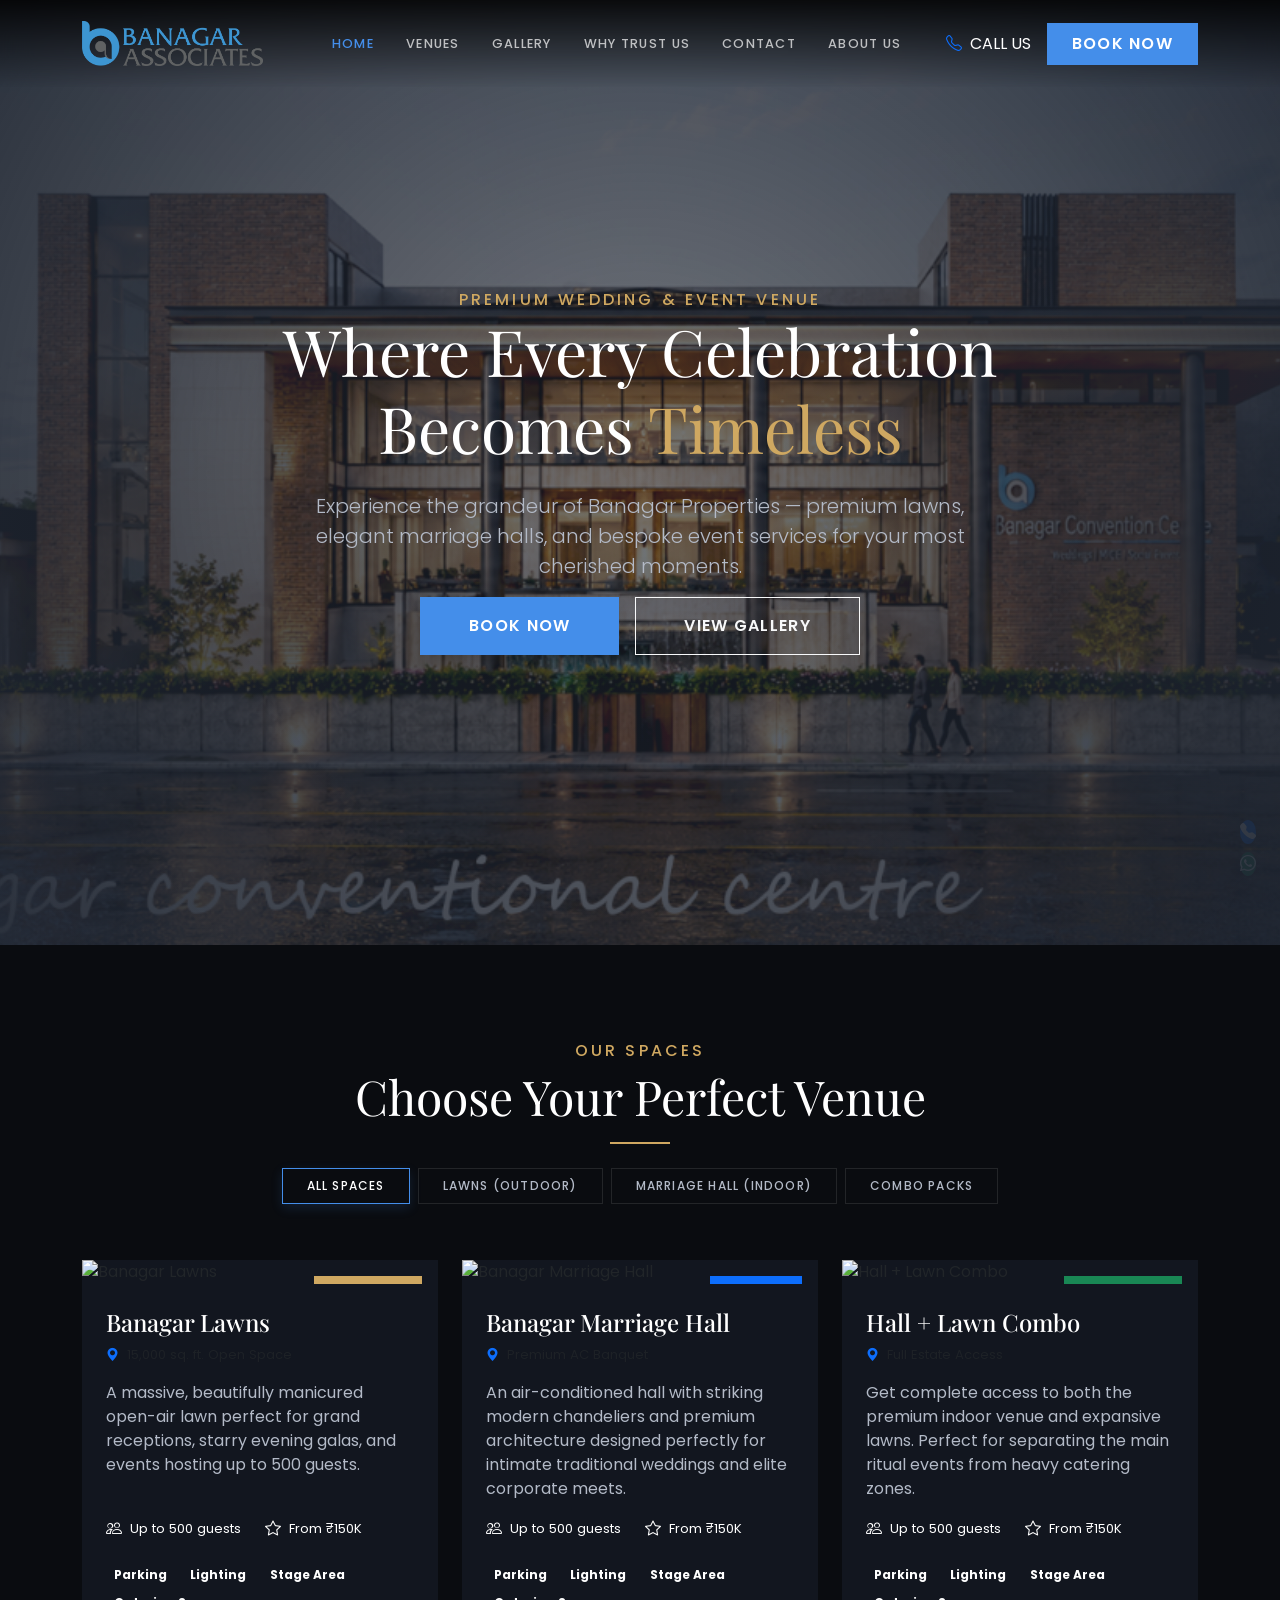
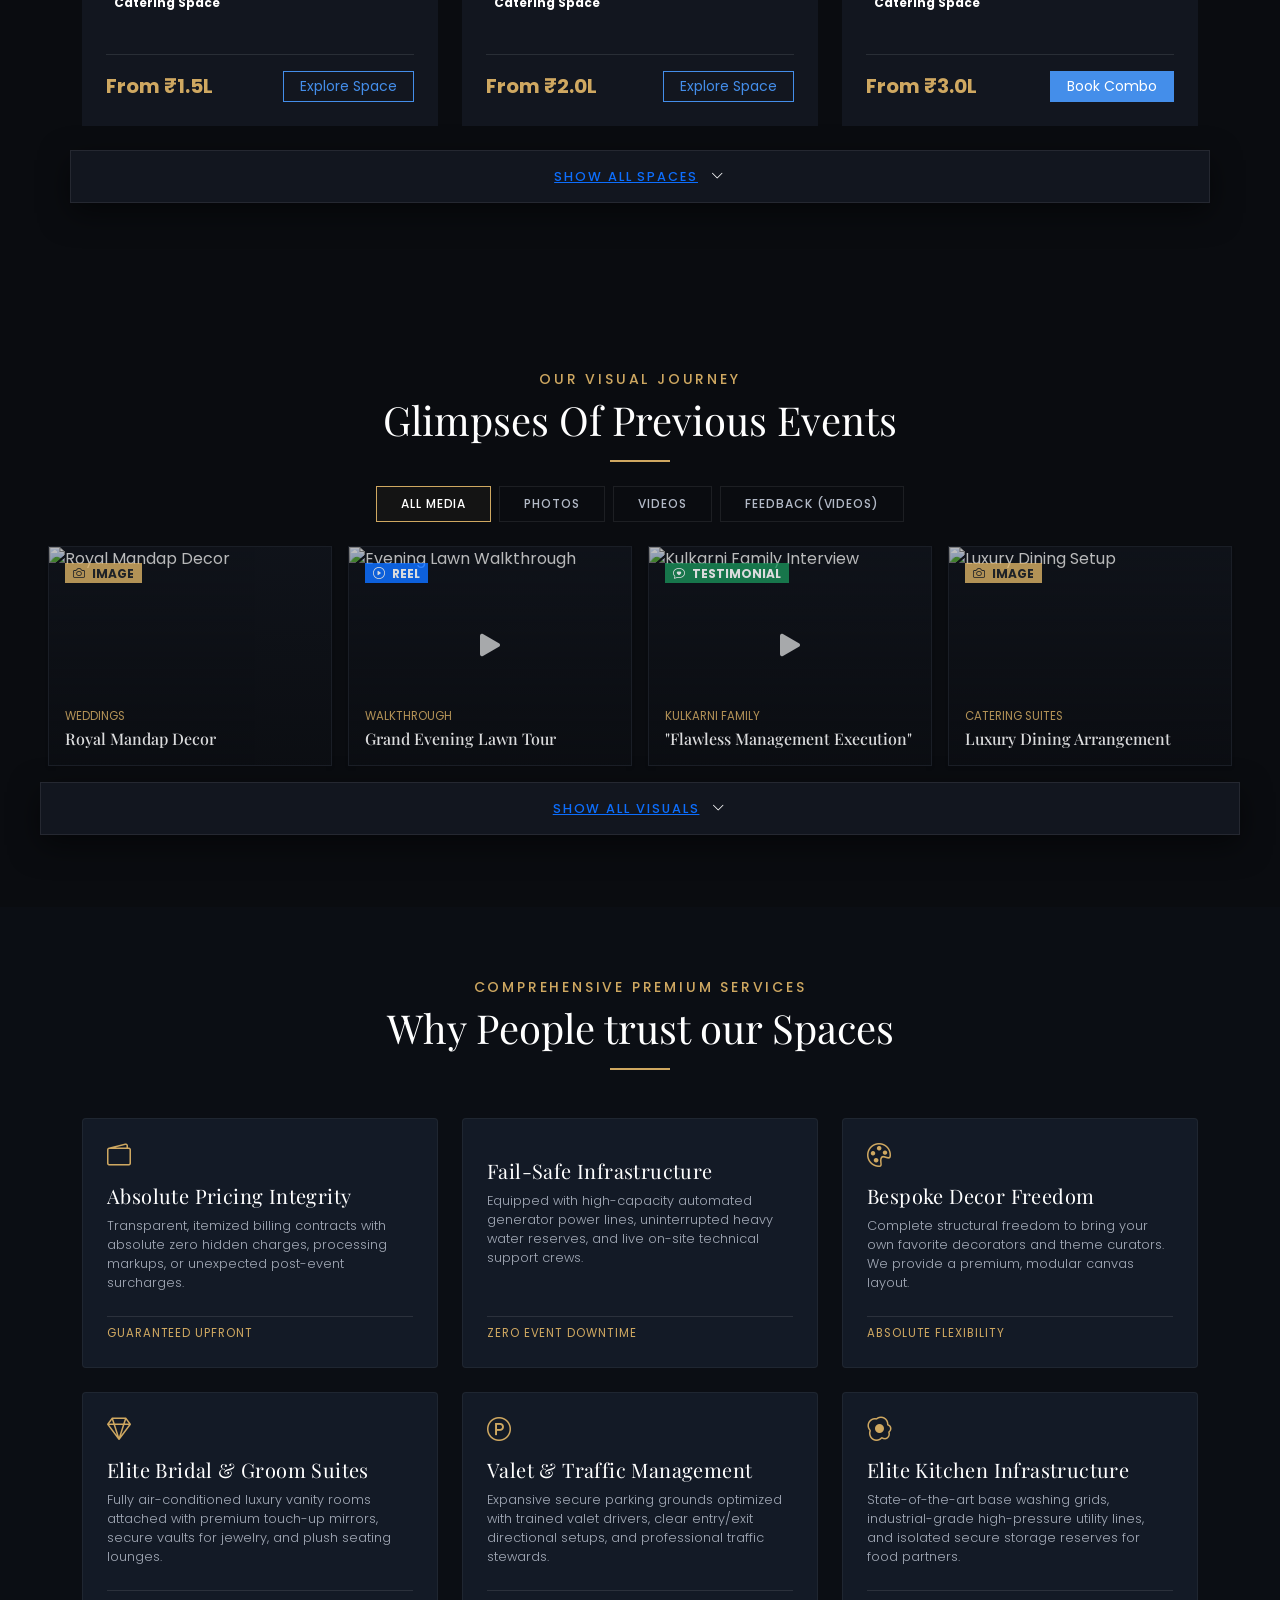
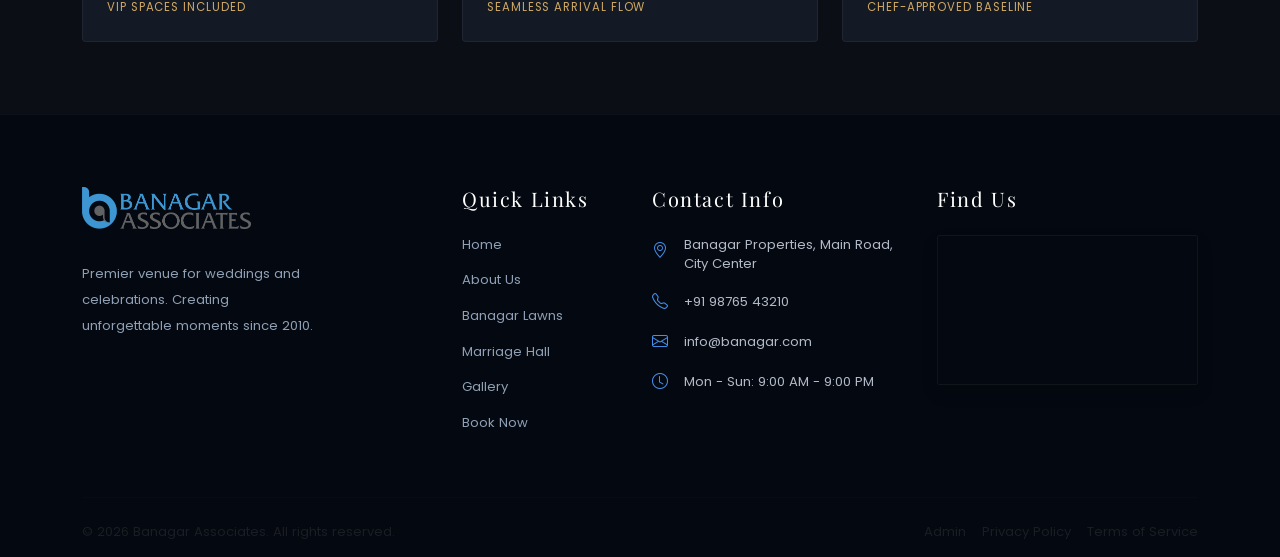
==== index.html @ a8dbb020 "first push to check preview" ====
<!DOCTYPE html>
<html lang="en">
<head>
    <meta charset="UTF-8">
    <meta name="viewport" content="width=device-width, initial-scale=1.0">
    <title>Banagar Associates | Premium Wedding & Event Venue</title>
    <link href="https://cdn.jsdelivr.net/npm/bootstrap@5.3.2/dist/css/bootstrap.min.css" rel="stylesheet">
    <link rel="stylesheet" href="https://cdn.jsdelivr.net/npm/bootstrap-icons@1.11.3/font/bootstrap-icons.min.css">
    <link rel="stylesheet" href="https://cdnjs.cloudflare.com/ajax/libs/animate.css/4.1.1/animate.min.css"/>
    <link href="https://fonts.googleapis.com/css2?family=Playfair+Display:ital,wght@0,300;0,400;1,300&family=Poppins:wght@200;300;400;500&display=swap" rel="stylesheet">
    <link rel="stylesheet" href="index.css">
</head>
<body>

    <nav class="navbar navbar-expand-lg navbar-dark fixed-top py-3">
        <div class="container">
            <a class="navbar-brand d-flex align-items-center" href="#home">
                <div class="brand-logo me-2"><img src="./assets/images/logo-01.png" alt="Banagar Associates Logo"></div>
                <div class="brand-text">   
                </div>
            </a>
            <button class="navbar-toggler border-0" type="button" data-bs-toggle="collapse" data-bs-target="#navbarNav">
                <span class="navbar-toggler-icon"></span>
            </button>
            <div class="collapse navbar-collapse" id="navbarNav">
                <ul class="navbar-nav mx-auto mb-2 mb-lg-0 gap-3">
                    <li class="nav-item"><a class="nav-link active" href="#home">HOME</a></li>
                    <li class="nav-item"><a class="nav-link" href="#venues">VENUES</a></li>
                    <li class="nav-item"><a class="nav-link" href="#gallery">GALLERY</a></li>
                    <li class="nav-item"><a class="nav-link" href="#trust">WHY TRUST US</a></li>
                    <li class="nav-item"><a class="nav-link" href="./frontend/contact.html">CONTACT</a></li>
                    <li class="nav-item"><a class="nav-link" href="./frontend/about.html">ABOUT US</a></li>
                </ul>
                <div class="d-flex align-items-center gap-3">
                    <a href="tel:+911234567890" class="text-white text-decoration-none fs-6 d-none d-xl-inline"><i class="bi bi-telephone text-primary me-2"></i>CALL US</a>
                    <a href="./frontend/booking.html" class="btn btn-primary px-4 py-2 fw-semibold tracking-wide rounded-0">BOOK NOW</a>
                </div>
            </div>
        </div>
    </nav>

    <section id="home" class="hero-section d-flex align-items-center justify-content-center position-relative text-center">
        <div class="hero-overlay-center"></div>
        
        <div class="container position-relative z-2">
            <div class="row justify-content-center">
                <div class="col-md-10 col-lg-8 mx-auto">
                    
                    <h6 class="text-gold tracking-widest text-uppercase mb-1 animate__animated animate__fadeInDown">
                        Premium Wedding & Event Venue
                    </h6>
                    
                    <h1 class="display-3 text-white main-heading mb-4 fw-light animate__animated animate__fadeInUp">
                        Where Every Celebration Becomes  <span class="text-gold font-italic text-serif ">Timeless</span>
                    </h1>
                    
                    <p class="lead text-light-muted mb-3 max-w-md mx-auto animate__animated animate__fadeInUp animate__delay-1s">
                        Experience the grandeur of Banagar Properties — premium lawns, elegant marriage halls, and bespoke event services for your most cherished moments.
                    </p>
                    
                    <div class="d-flex flex-column flex-sm-row gap-3 justify-content-center align-items-center animate__animated animate__fadeInUp animate__delay-1s">
                        <a href="#venues" class="btn btn-primary px-5 py-3 fw-semibold rounded-0 tracking-wide shadow">BOOK NOW</a>
                        <a href="#gallery" class="btn btn-outline-light px-5 py-3 fw-semibold rounded-0 tracking-wide">VIEW GALLERY</a>
                    </div>
                    
                </div>
            </div>
        </div>

        <div class="floating-actions position-fixed bottom-0 end-0 m-4 z-5 d-flex flex-column gap-2">
            <a href="tel:+911234567890" class="btn-floating bg-primary text-white d-flex align-items-center justify-content-center rounded-circle shadow"><i class="bi bi-telephone-fill"></i></a>
            <a href="https://wa.me/911234567890" class="btn-floating bg-success text-white d-flex align-items-center justify-content-center rounded-circle shadow"><i class="bi bi-whatsapp"></i></a>
        </div>
    </section>
    
    <!-- venue section -->
 
    <section id="venues" class="py-5 bg-dark-deep">
    <div class="container py-5">
        
        <div class="text-center max-w-xl mx-auto mb-4" data-animate="fadeInDown">
            <h6 class="text-gold tracking-widest text-uppercase mb-2">Our Spaces</h6>
            <h2 class="display-5 text-white font-serif fw-light">Choose Your Perfect Venue</h2>
            <div class="accent-line mx-auto my-3"></div>
        </div>

        <div class="row justify-content-center mb-5" data-animate="fadeInUp">
            <div class="col-12 text-center">
                <div class="d-flex flex-wrap justify-content-center gap-2" id="venue-filter-controls">
                    <button class="btn btn-filter active-filter px-4 py-2" data-filter="all">ALL SPACES</button>
                    <button class="btn btn-filter px-4 py-2" data-filter="outdoor">LAWNS (OUTDOOR)</button>
                    <button class="btn btn-filter px-4 py-2" data-filter="indoor">MARRIAGE HALL (INDOOR)</button>
                    <button class="btn btn-filter px-4 py-2" data-filter="combo">COMBO PACKS</button>
                </div>
            </div>
        </div>
        
        <div class="row g-4 pt-2" id="filterable-venue-grid">
            
            <div class="col-md-6 col-lg-4 venue-portfolio-item" data-category="outdoor">
                <div class="card venue-card h-100 bg-dark-card border-0 rounded-0 overflow-hidden">
                    <div class="position-relative overflow-hidden group">
                        <img src="https://images.unsplash.com/photo-1545128485-c400e7702796?auto=format&fit=crop&w=600&q=80" class="card-img-top rounded-0 venue-img" alt="Banagar Lawns">
                        <span class="badge bg-gold position-absolute top-0 end-0 m-3 rounded-0 tracking-wide px-3 py-2">OUTDOOR</span>
                    </div>
                    <div class="card-body p-4 d-flex flex-column">
                        <h3 class="h4 text-white font-serif mb-2">Banagar Lawns</h3>
                        <p class="text-muted fs-7 mb-3"><i class="bi bi-geo-alt-fill text-primary me-1"></i> 15,000 sq. ft. Open Space</p>
                        <p class="text-light-muted flex-grow-1">A massive, beautifully manicured open-air lawn perfect for grand receptions, starry evening galas, and events hosting up to 500 guests.</p>
                        <div class="d-flex flex-wrap align-items-center gap-4 mb-4 meta-metrics-row fs-7">
                    <div class="d-flex align-items-center text-white gap-2">
                        <i class="bi bi-people text-primary-blue fs-6"></i>
                        <span>Up to 500 guests</span>
                    </div>
                    <div class="d-flex align-items-center text-white gap-2">
                        <i class="bi bi-star text-gold-accent fs-6"></i>
                        <span>From ₹150K</span>
                    </div>
                </div>
                <div class="d-flex flex-wrap gap-2 mb-4 facility-tag-tray">
                    <span class="badge badge-capsule">Parking</span>
                    <span class="badge badge-capsule">Lighting</span>
                    <span class="badge badge-capsule">Stage Area</span>
                    <span class="badge badge-capsule">Catering Space</span>
                </div>
                        <hr class="border-secondary my-3">
                        <div class="d-flex justify-content-between align-items-center mt-auto">
                            <span class="text-gold fw-bold fs-5">From ₹1.5L</span>
                            <a href="#" class="btn btn-sm btn-outline-primary rounded-0 px-3">Explore Space</a>
                        </div>
                    </div>
                </div>
            </div>
            
            <div class="col-md-6 col-lg-4 venue-portfolio-item" data-category="indoor">
                <div class="card venue-card h-100 bg-dark-card border-0 rounded-0 overflow-hidden">
                    <div class="position-relative overflow-hidden group">
                        <img src="https://images.unsplash.com/photo-1519167758481-83f550bb49b3?auto=format&fit=crop&w=600&q=80" class="card-img-top rounded-0 venue-img" alt="Banagar Marriage Hall">
                        <span class="badge bg-primary position-absolute top-0 end-0 m-3 rounded-0 tracking-wide px-3 py-2">INDOOR</span>
                    </div>
                    <div class="card-body p-4 d-flex flex-column">
                        <h3 class="h4 text-white font-serif mb-2">Banagar Marriage Hall</h3>
                        <p class="text-muted fs-7 mb-3"><i class="bi bi-geo-alt-fill text-primary me-1"></i> Premium AC Banquet</p>
                        <p class="text-light-muted flex-grow-1">An air-conditioned hall with striking modern chandeliers and premium architecture designed perfectly for intimate traditional weddings and elite corporate meets.</p>
                        <div class="d-flex flex-wrap align-items-center gap-4 mb-4 meta-metrics-row fs-7">
                    <div class="d-flex align-items-center text-white gap-2">
                        <i class="bi bi-people text-primary-blue fs-6"></i>
                        <span>Up to 500 guests</span>
                    </div>
                    <div class="d-flex align-items-center text-white gap-2">
                        <i class="bi bi-star text-gold-accent fs-6"></i>
                        <span>From ₹150K</span>
                    </div>
                </div>
                <div class="d-flex flex-wrap gap-2 mb-4 facility-tag-tray">
                    <span class="badge badge-capsule">Parking</span>
                    <span class="badge badge-capsule">Lighting</span>
                    <span class="badge badge-capsule">Stage Area</span>
                    <span class="badge badge-capsule">Catering Space</span>
                </div>
                        <hr class="border-secondary my-3">
                        <div class="d-flex justify-content-between align-items-center mt-auto">
                            <span class="text-gold fw-bold fs-5">From ₹2.0L</span>
                            <a href="#" class="btn btn-sm btn-outline-primary rounded-0 px-3">Explore Space</a>
                        </div>
                    </div>
                </div>
            </div>
            
            <div class="col-md-12 col-lg-4 venue-portfolio-item" data-category="combo">
                <div class="card venue-card h-100 bg-dark-card border-0 rounded-0 overflow-hidden">
                    <div class="position-relative overflow-hidden group">
                        <img src="https://images.unsplash.com/photo-1469371670807-013ccf25f16a?auto=format&fit=crop&w=600&q=80" class="card-img-top rounded-0 venue-img" alt="Hall + Lawn Combo">
                        <span class="badge bg-success position-absolute top-0 end-0 m-3 rounded-0 tracking-wide px-3 py-2">BEST VALUE</span>
                    </div>
                    <div class="card-body p-4 d-flex flex-column">
                        <h3 class="h4 text-white font-serif mb-2">Hall + Lawn Combo</h3>
                        <p class="text-muted fs-7 mb-3"><i class="bi bi-geo-alt-fill text-primary me-1"></i> Full Estate Access</p>
                        <p class="text-light-muted flex-grow-1">Get complete access to both the premium indoor venue and expansive lawns. Perfect for separating the main ritual events from heavy catering zones.</p>
                        <div class="d-flex flex-wrap align-items-center gap-4 mb-4 meta-metrics-row fs-7">
                    <div class="d-flex align-items-center text-white gap-2">
                        <i class="bi bi-people text-primary-blue fs-6"></i>
                        <span>Up to 500 guests</span>
                    </div>
                    <div class="d-flex align-items-center text-white gap-2">
                        <i class="bi bi-star text-gold-accent fs-6"></i>
                        <span>From ₹150K</span>
                    </div>
                </div>
                <div class="d-flex flex-wrap gap-2 mb-4 facility-tag-tray">
                    <span class="badge badge-capsule">Parking</span>
                    <span class="badge badge-capsule">Lighting</span>
                    <span class="badge badge-capsule">Stage Area</span>
                    <span class="badge badge-capsule">Catering Space</span>
                </div>
                        <hr class="border-secondary my-3">
                        <div class="d-flex justify-content-between align-items-center mt-auto">
                            <span class="text-gold fw-bold fs-5">From ₹3.0L</span>
                            <a href="#" class="btn btn-sm btn-primary rounded-0 px-3">Book Combo</a>
                        </div>
                    </div>
                </div>
            </div>
            <button class="btn btn-show-more px-5 py-3" id="btn-toggle-venues" type="button" data-bs-toggle="collapse" data-bs-target="#more-venues-collapse" aria-expanded="false">
                   <a href="./frontend/venues.html"><span class="btn-text">SHOW ALL SPACES</span></a> 
                    <i class="bi bi-chevron-down ms-2 arrow-toggle"></i>
                </button>
        </div>
    </div>
</section>

<!-- gallery section -->
 <section id="gallery" class="py-5 bg-dark-deep">
    <div class="container-fluid px-md-5 py-4"> <div class="text-center max-w-xl mx-auto mb-4" data-animate="fadeInDown">
            <h6 class="text-gold tracking-widest text-uppercase small mb-2">OUR VISUAL JOURNEY</h6>
            <h2 class="display-6 text-white font-serif fw-light">Glimpses Of Previous Events</h2>
            <div class="accent-line mx-auto my-3"></div>
        </div>

        <div class="row justify-content-center mb-4" data-animate="fadeInUp">
            <div class="col-12 text-center">
                <div class="d-flex flex-wrap justify-content-center gap-2" id="gallery-filter-controls">
                    <button class="btn btn-gallery-filter active-g-filter px-4 py-2" data-gfilter="all">ALL MEDIA</button>
                    <button class="btn btn-gallery-filter px-4 py-2" data-gfilter="images">PHOTOS</button>
                    <button class="btn btn-gallery-filter px-4 py-2" data-gfilter="videos">VIDEOS</button>
                    <button class="btn btn-gallery-filter px-4 py-2" data-gfilter="feedback">FEEDBACK (VIDEOS)</button>
                </div>
            </div>
        </div>

        <div class="row g-3" id="filterable-gallery-grid">
            
            <div class="col-sm-6 col-md-4 col-xl-3 gallery-matrix-item" data-gcat="images">
                <div class="gallery-mini-card position-relative overflow-hidden shadow-sm">
                    <img src="https://images.unsplash.com/photo-1532712938310-34cb3982ef74?auto=format&fit=crop&w=600&q=80" alt="Royal Mandap Decor" class="img-fluid gallery-asset">
                    <div class="gallery-asset-overlay p-3 d-flex flex-column justify-content-between">
                        <span class="badge bg-gold text-dark rounded-0 px-2 py-1 align-self-start"><i class="bi bi-camera me-1"></i> IMAGE</span>
                        <div>
                            <span class="fs-8 tracking-wider text-gold text-uppercase d-block mb-1">Weddings</span>
                            <h5 class="h6 text-white font-serif mb-0">Royal Mandap Decor</h5>
                        </div>
                    </div>
                </div>
            </div>

            <div class="col-sm-6 col-md-4 col-xl-3 gallery-matrix-item" data-gcat="videos">
                <div class="gallery-mini-card position-relative overflow-hidden shadow-sm">
                    <img src="https://images.unsplash.com/photo-1511285560929-80b456fea0bc?auto=format&fit=crop&w=600&q=80" alt="Evening Lawn Walkthrough" class="img-fluid gallery-asset">
                    <div class="gallery-asset-overlay p-3 d-flex flex-column justify-content-between">
                        <span class="badge bg-primary rounded-0 px-2 py-1 align-self-start"><i class="bi bi-play-circle me-1"></i> REEL</span>
                        <div class="text-center my-auto play-icon-center"><i class="bi bi-play-fill display-6 text-white opacity-75"></i></div>
                        <div>
                            <span class="fs-8 tracking-wider text-gold text-uppercase d-block mb-1">Walkthrough</span>
                            <h5 class="h6 text-white font-serif mb-0">Grand Evening Lawn Tour</h5>
                        </div>
                    </div>
                </div>
            </div>

            <div class="col-sm-6 col-md-4 col-xl-3 gallery-matrix-item" data-gcat="feedback">
                <div class="gallery-mini-card position-relative overflow-hidden shadow-sm">
                    <img src="https://images.unsplash.com/photo-1511795409834-ef04bbd61622?auto=format&fit=crop&w=600&q=80" alt="Kulkarni Family Interview" class="img-fluid gallery-asset">
                    <div class="gallery-asset-overlay p-3 d-flex flex-column justify-content-between">
                        <span class="badge bg-success rounded-0 px-2 py-1 align-self-start"><i class="bi bi-chat-heart me-1"></i> TESTIMONIAL</span>
                        <div class="text-center my-auto play-icon-center"><i class="bi bi-play-fill display-6 text-white opacity-75"></i></div>
                        <div>
                            <span class="fs-8 tracking-wider text-gold text-uppercase d-block mb-1">Kulkarni Family</span>
                            <h5 class="h6 text-white font-serif mb-0">"Flawless Management Execution"</h5>
                        </div>
                    </div>
                </div>
            </div>

            <div class="col-sm-6 col-md-4 col-xl-3 gallery-matrix-item" data-gcat="images">
                <div class="gallery-mini-card position-relative overflow-hidden shadow-sm">
                    <img src="https://images.unsplash.com/photo-1464366400600-7168b8af9bc3?auto=format&fit=crop&w=600&q=80" alt="Luxury Dining Setup" class="img-fluid gallery-asset">
                    <div class="gallery-asset-overlay p-3 d-flex flex-column justify-content-between">
                        <span class="badge bg-gold text-dark rounded-0 px-2 py-1 align-self-start"><i class="bi bi-camera me-1"></i> IMAGE</span>
                        <div>
                            <span class="fs-8 tracking-wider text-gold text-uppercase d-block mb-1">Catering Suites</span>
                            <h5 class="h6 text-white font-serif mb-0">Luxury Dining Arrangement</h5>
                        </div>
                    </div>
                </div>
            </div>
            <button class="btn btn-show-more px-5 py-3" id="btn-toggle-venues" type="button" data-bs-toggle="collapse" data-bs-target="#more-venues-collapse" aria-expanded="false">
                   <a href="./frontend/gallery.html"><span class="btn-text">SHOW ALL VISUALS</span></a> 
                    <i class="bi bi-chevron-down ms-2 arrow-toggle"></i>
                </button>

        </div>
    </div>
</section>

<!-- why people trust us section -->

<section id="trust" class="py-5 bg-midnight-premium">
    <div class="container py-4">
        
        <div class="text-center max-w-xl mx-auto mb-5" data-animate="fadeInDown">
            <h6 class="text-gold tracking-widest text-uppercase small mb-2">Comprehensive Premium Services</h6>
            <h2 class="display-6 text-white font-serif fw-light">Why People trust our Spaces</h2>
            <div class="accent-line mx-auto my-3"></div>
        </div>

        <div class="row g-4">
            <div class="col-md-6 col-lg-4">
                <div class="service-card p-4 h-100 d-flex flex-column justify-content-between">
                    <div>
                        <div class="service-icon-box text-gold mb-3"><i class="bi bi-wallet2"></i></div>
                        <h3 class="h5 text-white font-serif mb-2 fw-normal">Absolute Pricing Integrity</h3>
                        <p class="text-light-muted fs-7 fw-light lh-base mb-0">
                            Transparent, itemized billing contracts with absolute zero hidden charges, processing markups, or unexpected post-event surcharges.
                        </p>
                    </div>
                    <div class="service-card-footer mt-4 pt-2 border-top border-light border-opacity-10 text-gold fs-8 tracking-wide text-uppercase">
                        Guaranteed Upfront
                    </div>
                </div>
            </div>

            <div class="col-md-6 col-lg-4">
                <div class="service-card p-4 h-100 d-flex flex-column justify-content-between">
                    <div>
                        <div class="service-icon-box text-gold mb-3"><i class="bi bi-shield-lightning"></i></div>
                        <h3 class="h5 text-white font-serif mb-2 fw-normal">Fail-Safe Infrastructure</h3>
                        <p class="text-light-muted fs-7 fw-light lh-base mb-0">
                            Equipped with high-capacity automated generator power lines, uninterrupted heavy water reserves, and live on-site technical support crews.
                        </p>
                    </div>
                    <div class="service-card-footer mt-4 pt-2 border-top border-light border-opacity-10 text-gold fs-8 tracking-wide text-uppercase">
                        Zero Event Downtime
                    </div>
                </div>
            </div>

            <div class="col-md-6 col-lg-4">
                <div class="service-card p-4 h-100 d-flex flex-column justify-content-between">
                    <div>
                        <div class="service-icon-box text-gold mb-3"><i class="bi bi-palette"></i></div>
                        <h3 class="h5 text-white font-serif mb-2 fw-normal">Bespoke Decor Freedom</h3>
                        <p class="text-light-muted fs-7 fw-light lh-base mb-0">
                            Complete structural freedom to bring your own favorite decorators and theme curators. We provide a premium, modular canvas layout.
                        </p>
                    </div>
                    <div class="service-card-footer mt-4 pt-2 border-top border-light border-opacity-10 text-gold fs-8 tracking-wide text-uppercase">
                        Absolute Flexibility
                    </div>
                </div>
            </div>

            <div class="col-md-6 col-lg-4">
                <div class="service-card p-4 h-100 d-flex flex-column justify-content-between">
                    <div>
                        <div class="service-icon-box text-gold mb-3"><i class="bi bi-gem"></i></div>
                        <h3 class="h5 text-white font-serif mb-2 fw-normal">Elite Bridal & Groom Suites</h3>
                        <p class="text-light-muted fs-7 fw-light lh-base mb-0">
                            Fully air-conditioned luxury vanity rooms attached with premium touch-up mirrors, secure vaults for jewelry, and plush seating lounges.
                        </p>
                    </div>
                    <div class="service-card-footer mt-4 pt-2 border-top border-light border-opacity-10 text-gold fs-8 tracking-wide text-uppercase">
                        VIP Spaces Included
                    </div>
                </div>
            </div>

            <div class="col-md-6 col-lg-4">
                <div class="service-card p-4 h-100 d-flex flex-column justify-content-between">
                    <div>
                        <div class="service-icon-box text-gold mb-3"><i class="bi bi-p-circle"></i></div>
                        <h3 class="h5 text-white font-serif mb-2 fw-normal">Valet & Traffic Management</h3>
                        <p class="text-light-muted fs-7 fw-light lh-base mb-0">
                            Expansive secure parking grounds optimized with trained valet drivers, clear entry/exit directional setups, and professional traffic stewards.
                        </p>
                    </div>
                    <div class="service-card-footer mt-4 pt-2 border-top border-light border-opacity-10 text-gold fs-8 tracking-wide text-uppercase">
                        Seamless Arrival Flow
                    </div>
                </div>
            </div>

            <div class="col-md-6 col-lg-4">
                <div class="service-card p-4 h-100 d-flex flex-column justify-content-between">
                    <div>
                        <div class="service-icon-box text-gold mb-3"><i class="bi bi-egg-fried"></i></div>
                        <h3 class="h5 text-white font-serif mb-2 fw-normal">Elite Kitchen Infrastructure</h3>
                        <p class="text-light-muted fs-7 fw-light lh-base mb-0">
                            State-of-the-art base washing grids, industrial-grade high-pressure utility lines, and isolated secure storage reserves for food partners.
                        </p>
                    </div>
                    <div class="service-card-footer mt-4 pt-2 border-top border-light border-opacity-10 text-gold fs-8 tracking-wide text-uppercase">
                        Chef-Approved Baseline
                    </div>
                </div>
            </div>

        </div>

    </div>
</section>

<!-- footer section -->
 <footer class="footer-section pt-5 pb-3">
    <div class="container pt-4">
        <div class="row g-4 mb-5">
            
            <div class="col-sm-6 col-lg-3">
                <div class="footer-brand mb-4">
                    <img src="assets/images/logo-01.png" alt="Banagar Associates Logo" class="footer-logo mb-2" onerror="this.style.display='none'; document.getElementById('fallback-logo').classList.remove('d-none');">
                    <div id="fallback-logo" class="d-flex align-items-center d-none">
                        <div class="brand-logo me-2">B</div>
                        <span class="fw-bold tracking-wide text-white fs-5">BANAGAR</span>
                    </div>
                </div>
                <p class="text-light-muted fs-7 lh-lg pe-xl-4 footer-desc">
                    Premier venue for weddings and celebrations. Creating unforgettable moments since 2010.
                </p>
            </div>

            <div class="col-sm-6 col-lg-2 offset-lg-1">
                <h4 class="h5 text-white font-serif mb-4 fw-normal tracking-wide">Quick Links</h4>
                <ul class="list-unstyled footer-links d-grid gap-3 fs-7">
                    <li><a href="#home">Home</a></li>
                    <li><a href="#about">About Us</a></li>
                    <li><a href="#venues">Banagar Lawns</a></li>
                    <li><a href="#venue-catalog">Marriage Hall</a></li>
                    <li><a href="#gallery">Gallery</a></li>
                    <li><a href="#venues">Book Now</a></li>
                </ul>
            </div>

            <div class="col-sm-6 col-lg-3">
                <h4 class="h5 text-white font-serif mb-4 fw-normal tracking-wide">Contact Info</h4>
                <ul class="list-unstyled footer-contact-list d-grid gap-3 fs-7 text-light-muted">
                    <li class="d-flex align-items-start gap-3">
                        <i class="bi bi-geo-alt text-primary mt-1"></i>
                        <span>Banagar Properties, Main Road,<br>City Center</span>
                    </li>
                    <li class="d-flex align-items-center gap-3">
                        <i class="bi bi-telephone text-primary"></i>
                        <a href="tel:+919876543210" class="text-decoration-none text-light-muted">+91 98765 43210</a>
                    </li>
                    <li class="d-flex align-items-center gap-3">
                        <i class="bi bi-envelope text-primary"></i>
                        <a href="mailto:info@banagar.com" class="text-decoration-none text-light-muted">info@banagar.com</a>
                    </li>
                    <li class="d-flex align-items-center gap-3">
                        <i class="bi bi-clock text-primary"></i>
                        <span>Mon - Sun: 9:00 AM - 9:00 PM</span>
                    </li>
                </ul>
            </div>

            <div class="col-sm-6 col-lg-3">
                <h4 class="h5 text-white font-serif mb-4 fw-normal tracking-wide">Find Us</h4>
                <div class="footer-map-container position-relative overflow-hidden shadow">
                    <iframe 
                        src="https://www.google.com/maps/embed?pb=!1m18!1m12!1m3!1d3847.4819717141505!2d75.1213!3d15.3647!2m3!1f0!2f0!3f0!3m2!1i1024!2i768!4f13.1!3m3!1m2!1s0x0%3A0x0!2zMTXCsDIxJzUyLjkiTiA3NcKwMDcnMTYuNyJF!5e0!3m2!1sen!2sin!4v1710000000000!5m2!1sen!2sin" 
                        width="100%" 
                        height="100%" 
                        style="border:0;" 
                        allowfullscreen="" 
                        loading="lazy" 
                        referrerpolicy="no-referrer-when-downgrade">
                    </iframe>
                </div>
            </div>

        </div>

        <hr class="border-secondary border-opacity-10 my-4">

        <div class="row align-items-center fs-7 text-muted g-3">
            <div class="col-md-6 text-center text-md-start">
                <p class="mb-0">&copy; 2026 Banagar Associates. All rights reserved.</p>
            </div>
            <div class="col-md-6 text-center text-md-end">
                <div class="d-flex justify-content-center justify-content-md-end gap-3 sub-footer-links">
                    <a href="#" class="text-muted text-decoration-none">Admin</a>
                    <a href="#" class="text-muted text-decoration-none">Privacy Policy</a>
                    <a href="#" class="text-muted text-decoration-none">Terms of Service</a>
                </div>
            </div>
        </div>
    </div>
</footer>

    <script src="https://cdn.jsdelivr.net/npm/bootstrap@5.3.2/dist/js/bootstrap.bundle.min.js"></script>
    <script src="index.js"></script>
</body>
</html>
---- index.css ----
/* Custom Utility and Core Definitions */
:root {
    --bg-deep-base: #0a0c10;
    --bg-card-surface: #12161f;
    --bg-mid-gray: #161b26;
    --primary-blue: #448eea;
    --accent-gold: #cfa861;
    --text-muted-light: #b3bac7;
}

body {
    font-family: 'Poppins', sans-serif;
    background-color: var(--bg-deep-base);
    color: #ffffff;
    overflow-x: hidden;
}

/* Typography Overrides */
.font-serif {
    font-family: 'Playfair Display', serif;
}
.text-gold {
    color: var(--accent-gold);
}
.text-light-muted {
    color: var(--text-muted-light);
}
.tracking-widest { letter-spacing: 0.2em; }
.tracking-wide { letter-spacing: 0.08em; }
.text-spacing { font-size: 0.65rem !important; }

/* Custom Colors & Sections */
.bg-dark-deep { background-color: var(--bg-deep-base); }
.bg-dark-mid { background-color: var(--bg-mid-gray); }
.bg-dark-card { background-color: var(--bg-card-surface); }
.bg-dark-solid { background-color: #0b0e14 !important; }
.btn-primary {
    background-color: var(--primary-blue);
    border-color: var(--primary-blue);
}
.btn-primary:hover {
    background-color: #2f79d4;
    border-color: #2f79d4;
}
.btn-outline-primary {
    color: var(--primary-blue);
    border-color: var(--primary-blue);
}
.bg-gold { background-color: var(--accent-gold); color: #000; }

/* Navbar Custom Styling */
.navbar {
    transition: all 0.4s cubic-bezier(0.16, 1, 0.3, 1);
    background: linear-gradient(to bottom, rgba(0, 0, 0, 0.85) 0%, rgba(0, 0, 0, 0) 100%);
    backdrop-filter: blur(15px);
}

.brand-logo {
    height: 45px; 
    display: flex;
    align-items: center;
    justify-content: center;
    overflow: hidden;
}
.brand-logo img {
    height: 100%;       
    width: auto;        
    object-fit: contain; 
    transition: transform 0.3s ease; 
}

.navbar-brand:hover .brand-logo img {
    transform: scale(1.0);
}

/* Ensure your text layout plays nice next to the logo image container */
.brand-text {
    display: flex;
    flex-direction: column;
    justify-content: center;
}
.nav-link {
    font-size: 0.8rem;
    font-weight: 500;
    letter-spacing: 0.1em;
    color: rgba(255,255,255,0.7) !important;
}
.nav-link.active, .nav-link:hover {
    color: var(--primary-blue) !important;
}

/* Hero Section */
.hero-section {
    min-height: 105vh;
    background: url("./assets/images/home.png") no-repeat center center/cover;
}
.hero-overlay {
    position: absolute;
    top: 0; left: 0; right: 0; bottom: 0;
    background: linear-gradient(to right, rgba(96, 97, 97, 0.92) 30%, rgba(92, 96, 104, 0.4) 100%);
}
.main-heading {
    font-family: 'Playfair Display', serif;
    font-weight: 300;
}

/* Centered Radial/Linear Vignette for a premium focal point */
.hero-overlay-center {
    position: absolute;
    top: 0; left: 0; right: 0; bottom: 0;
    background: radial-gradient(circle, rgba(27, 32, 42, 0.6) 0%, rgba(31, 38, 50, 0.95) 100%);
    z-index: 1;
}

/* Helper to clean width behavior for long text boxes when centered */
.max-w-md {
    max-width: 680px;
}

/* #venues{
    background: url("./assets/images/sec2.jpeg") no-repeat center center/cover;
} */

.btn-filter {   
    background-color: transparent;
    color: var(--text-muted-light);
    border: 1px solid rgba(255, 255, 255, 0.1);
    font-size: 0.75rem;
    font-weight: 500;
    letter-spacing: 0.1em;
    border-radius: 0;
    transition: all 0.3s ease;
}

.btn-filter:hover {
    color: #ffffff;
    border-color: rgba(255, 255, 255, 0.4);
}

/* Selected state highlight styling */
.btn-filter.active-filter {
    color: #ffffff !important;
    background-color: transparent !important;
    border-color: var(--primary-blue) !important;
    box-shadow: 0 4px 12px rgba(68, 142, 234, 0.15);
}

/* Quick utility for vanilla filter transition speeds */
.venue-portfolio-item {
    transition: all 0.4s ease-in-out;
    opacity: 1;
    transform: scale(1);
}

.venue-portfolio-item.hidden-item {
    opacity: 0 !important;
    transform: scale(0.8) !important;
    width: 0 !important;
    height: 0 !important;
    padding: 0 !important;
    margin: 0 !important;
    overflow: hidden !important;
    border: none !important;
}
/* Card and Content Decorations */
.accent-line {
    width: 60px;
    height: 2px;
    background-color: var(--accent-gold);
}
.venue-card {
    transition: transform 0.3s ease, box-shadow 0.3s ease;
}
.venue-card:hover {
    transform: translateY(-8px);
    box-shadow: 0 15px 30px rgba(0,0,0,0.5);
}
.venue-img {
    height: 240px;
    object-fit: cover;
    transition: transform 0.5s ease;
}
.venue-card:hover .venue-img {
    transform: scale(1.05);
}

.btn-show-more {
    background-color: #12161f;
    color: #ffffff;
    border: 1px solid rgba(255, 255, 255, 0.08);
    border-radius: 0;
    font-size: 0.8rem;
    font-weight: 500;
    letter-spacing: 0.15em;
    transition: all 0.3s cubic-bezier(0.16, 1, 0.3, 1);
    box-shadow: 0 10px 30px rgba(0, 0, 0, 0.5);
}

.btn-show-more:hover {
    color: var(--accent-gold);
    border-color: var(--accent-gold);
    background-color: #171e2a;
    box-shadow: 0 15px 35px rgba(207, 168, 97, 0.1);
}

/* Micro-animation transition for the Chevron arrow icon */
.arrow-toggle {
    display: inline-block;
    transition: transform 0.4s cubic-bezier(0.16, 1, 0.3, 1);
}

/* Rotate icon 180 degrees when expanded */
.btn-show-more[aria-expanded="true"] .arrow-toggle {
    transform: rotate(180deg);
}
/* Frame Layout Decorator */
.border-gold-frame {
    border-color: rgba(207, 168, 97, 0.3) !important;
    transform: translate(12px, 12px);
    z-index: 1;
}

 /* why trust us */

 .bg-midnight-premium {
    background-color: #0b0e14 !important; /* Midnight black border split */
}

/* Luxury Card Blocks using rich corporate navy-sapphire tones */
.service-card {
    background-color: #131a26 !important; /* Solid high-contrast block color */
    border: 1px solid rgba(255, 255, 255, 0.05);
    border-radius: 4px; /* Crisp minimal edge rounding */
    transition: all 0.3s ease;
}

/* Card Icon Box Sizing */
.service-icon-box {
    font-size: 1.5rem;
    display: block;
    line-height: 1;
}

/* Subtle, clean micro-interaction when a client hovers over the blocks */
.service-card:hover {
    background-color: #1a2333 !important; /* Brightens up into an elegant slate-blue */
    border-color: rgba(207, 168, 97, 0.25); /* Accents the active boundary with a subtle gold frame */
    transform: translateY(-4px); /* Minor crisp lifting movement */
    box-shadow: 0 10px 25px rgba(0, 0, 0, 0.35);
}

/* Custom fine typography line spacing for compact grids */
.service-card p {
    color: #a4abb8 !important; /* Soft platinum grey for clean text reading contrast */
    font-size: 0.8rem !important;
}

.service-card h3 {
    letter-spacing: 0.02em;
}

/* gallery section */

.btn-gallery-filter {
    background-color: transparent;
    color: var(--text-muted-light);
    border: 1px solid rgba(255, 255, 255, 0.08);
    font-size: 0.75rem;
    font-weight: 500;
    letter-spacing: 0.08em;
    border-radius: 0;
    transition: all 0.25s ease;
}

.btn-gallery-filter:hover {
    color: #ffffff;
    border-color: rgba(255, 255, 255, 0.3);
}

.btn-gallery-filter.active-g-filter {
    color: #ffffff !important;
    border-color: var(--accent-gold) !important;
    background-color: rgba(207, 168, 97, 0.05) !important;
}

/* Compact Media Envelopes */
.gallery-mini-card {
    height: 220px; /* Reduced box height down to fit cleanly into smaller layouts */
    cursor: pointer;
    background-color: #11151d;
    border: 1px solid rgba(255, 255, 255, 0.04);
}

.gallery-asset {
    width: 100%;
    height: 100%;
    object-fit: cover;
    transition: transform 0.5s cubic-bezier(0.16, 1, 0.3, 1);
}

/* Elegant Text-fade Overlay on Hover */
.gallery-asset-overlay {
    position: absolute;
    top: 0; left: 0; right: 0; bottom: 0;
    background: linear-gradient(to top, rgba(10, 12, 16, 0.95) 0%, rgba(10, 12, 16, 0.3) 100%);
    opacity: 0.85; /* Text data handles are visible by default for clear UX */
    transition: all 0.3s ease;
}

/* Interactive Hover Feedback Mechanics */
.gallery-mini-card:hover .gallery-asset {
    transform: scale(1.06);
}

.gallery-mini-card:hover .gallery-asset-overlay {
    opacity: 1;
    background: linear-gradient(to top, rgba(10, 12, 16, 0.98) 0%, rgba(10, 12, 16, 0.1) 100%);
}

/* Simple vanilla filter node toggle styles */
.gallery-matrix-item {
    transition: all 0.35s cubic-bezier(0.16, 1, 0.3, 1);
}

.gallery-matrix-item.hide-asset {
    opacity: 0 !important;
    transform: scale(0.85) !important;
    width: 0 !important;
    height: 0 !important;
    padding: 0 !important;
    margin: 0 !important;
    overflow: hidden !important;
}

/* footer section */
.footer-section {
    background-color: #040810 !important; /* Pitch base deep slate black matching layout image */
    border-top: 1px solid rgba(255, 255, 255, 0.03);
}

/* Logo Sizing limit limits */
.footer-logo {
    height: 42px;
    width: auto;
    object-fit: contain;
}

.footer-desc {
    color: #8fa0b5 !important;
    font-size: 0.8rem !important;
}

/* Nav links styling */
.footer-links li a {
    color: #8fa0b5 !important;
    text-decoration: none;
    transition: color 0.2s ease;
}

.footer-links li a:hover {
    color: var(--primary-blue) !important;
}

/* Align links text decoration behaviors */
.footer-contact-list li i {
    font-size: 1rem;
    color: #448eea !important; /* Forces standard primary icon color from image token */
}

.footer-contact-list a {
    transition: color 0.2s ease;
}

.footer-contact-list a:hover {
    color: #ffffff !important;
}

/* Map Frame Structural Proportions */
.footer-map-container {
    width: 100%;
    height: 150px; /* Precise height ratio matching snapshot window */
    border-radius: 2px;
    border: 1px solid rgba(255, 255, 255, 0.05);
}

/* Apply professional dark/cool filter layout tone on google map iframe */
.footer-map-container iframe {
    filter: grayscale(1) invert(0.92) contrast(1.1) brightness(0.95);
    opacity: 0.85;
    transition: opacity 0.3s ease;
}

.footer-map-container:hover iframe {
    opacity: 1;
    filter: grayscale(0.2) invert(0.92) contrast(1); /* Smoothly returns minor color elements on view focus */
}

/* Sub-Footer layout styling rules */
.sub-footer-links a {
    transition: color 0.2s ease;
}

.sub-footer-links a:hover {
    color: #ffffff !important;
}

/* Clear vertical constraints */
.fs-7 { font-size: 0.82rem !important; }
.fs-8 { font-size: 0.72rem !important; }


/* ==========================================================================
   MOBILE & TABLET RESPONSIVE MEDIA QUERIES (BREAKPOINTS)
   ========================================================================== */

/* 1. TABLETS & SMALL DESKTOPS (Max-width: 991.98px) */
@media (max-width: 991.98px) {
    .navbar {
        background-color: #0b0e14 !important; /* Force solid dark background when menus collapse */
        padding-top: 12px !important;
        padding-bottom: 12px !important;
    }

    .hero-section {
        min-height: 90vh; /* Prevents oversized vertical spaces on medium devices */
    }

    /* Adjusts Section Headers for better mobile balance */
    .display-5 {
        font-size: 2.25rem !important;
    }

    .display-6 {
        font-size: 1.85rem !important;
    }

    /* Prevent text elements from breaking screen containment bounds */
    .border-gold-frame {
        transform: translate(0, 0) !important; /* Resets decorative shifts to keep alignments clean */
    }
}

/* 2. SMARTPHONES / PORTRAIT MOBILE VIEWS (Max-width: 767.98px) */
@media (max-width: 767.98px) {
    
    /* Global Section Padding Reduction to maximize reading surface area */
    .py-5 {
        padding-top: 2.5rem !important;
        padding-bottom: 2.5rem !important;
    }
    
    .container, .container-fluid {
        padding-left: 20px !important;
        padding-right: 20px !important;
    }

    /* Hero Typography Scaling Controls */
    .hero-section {
        min-height: 85vh;
    }

    .display-3 {
        font-size: 2.15rem !important;
        line-height: 1.3 !important;
    }

    .hero-section p.lead {
        font-size: 0.9rem !important;
        line-height: 1.6 !important;
    }

    /* Force button lists to stack beautifully on top of each other instead of clipping */
    .hero-section .d-flex {
        flex-direction: column !important;
        width: 100%;
        max-width: 320px;
        margin-left: auto;
        margin-right: auto;
        gap: 12px !important;
    }

    .hero-section .btn {
        width: 100% !important;
        padding-top: 14px !important;
        padding-bottom: 14px !important;
    }

    /* Horizontal Category Button Controls Filter bar wrap configuration */
    #venue-filter-controls, 
    #gallery-filter-controls {
        gap: 6px !important;
        justify-content: flex-start !important; /* Allows natural thumb swipe-scrolling if needed */
        overflow-x: auto;
        white-space: nowrap;
        padding-bottom: 10px;
        -webkit-overflow-scrolling: touch;
    }

    .btn-filter, .btn-gallery-filter {
        padding: 8px 16px !important;
        font-size: 0.7rem !important;
    }

    /* Venue Cards Optimization */
    .venue-img {
        height: 200px; /* Trims aspect frame height down on small devices */
    }

    .premium-venue-card h3, .venue-card h3 {
        font-size: 1.35rem !important;
    }

    /* Icons Metrics Row spacing compression */
    .meta-metrics-row {
        gap: 15px !important;
    }

    /* Why Trust Us / Services Module modifications */
    .service-card {
        padding: 24px !important; /* Compresses internal empty cushion gaps */
    }

    .service-card h3 {
        font-size: 1.15rem !important;
    }

    /* Media Gallery Envelopes adjustments */
    .gallery-mini-card {
        height: 180px; /* Slimmer layout to view blocks comfortably in single streams */
    }

    /* Footer structure alignment shift */
    .footer-section {
        text-align: center;
    }

    .footer-brand, .footer-section h4 {
        margin-bottom: 20px !important;
        justify-content: center;
    }

    .footer-contact-list li {
        justify-content: center;
        text-align: center;
    }

    .footer-contact-list li i {
        margin-top: 0 !important; /* Re-aligns geometry icons */
    }

    .footer-map-container {
        height: 180px; /* Expands spatial visibility box for easier map touch tracking */
        margin-top: 15px;
    }

    /* Bottom Credits sub-footer items alignment configuration */
    .sub-footer-links {
        justify-content: center !important;
        margin-top: 10px;
        gap: 15px !important;
    }
}

/* 3. EXTRA SMALL SMARTPHONES / MINI DEVICES (Max-width: 375px) */
@media (max-width: 375px) {
    .display-3 {
        font-size: 1.85rem !important;
    }
    
    .meta-metrics-row {
        flex-direction: column !important;
        align-items: flex-start !important;
        gap: 8px !important;
    }
}
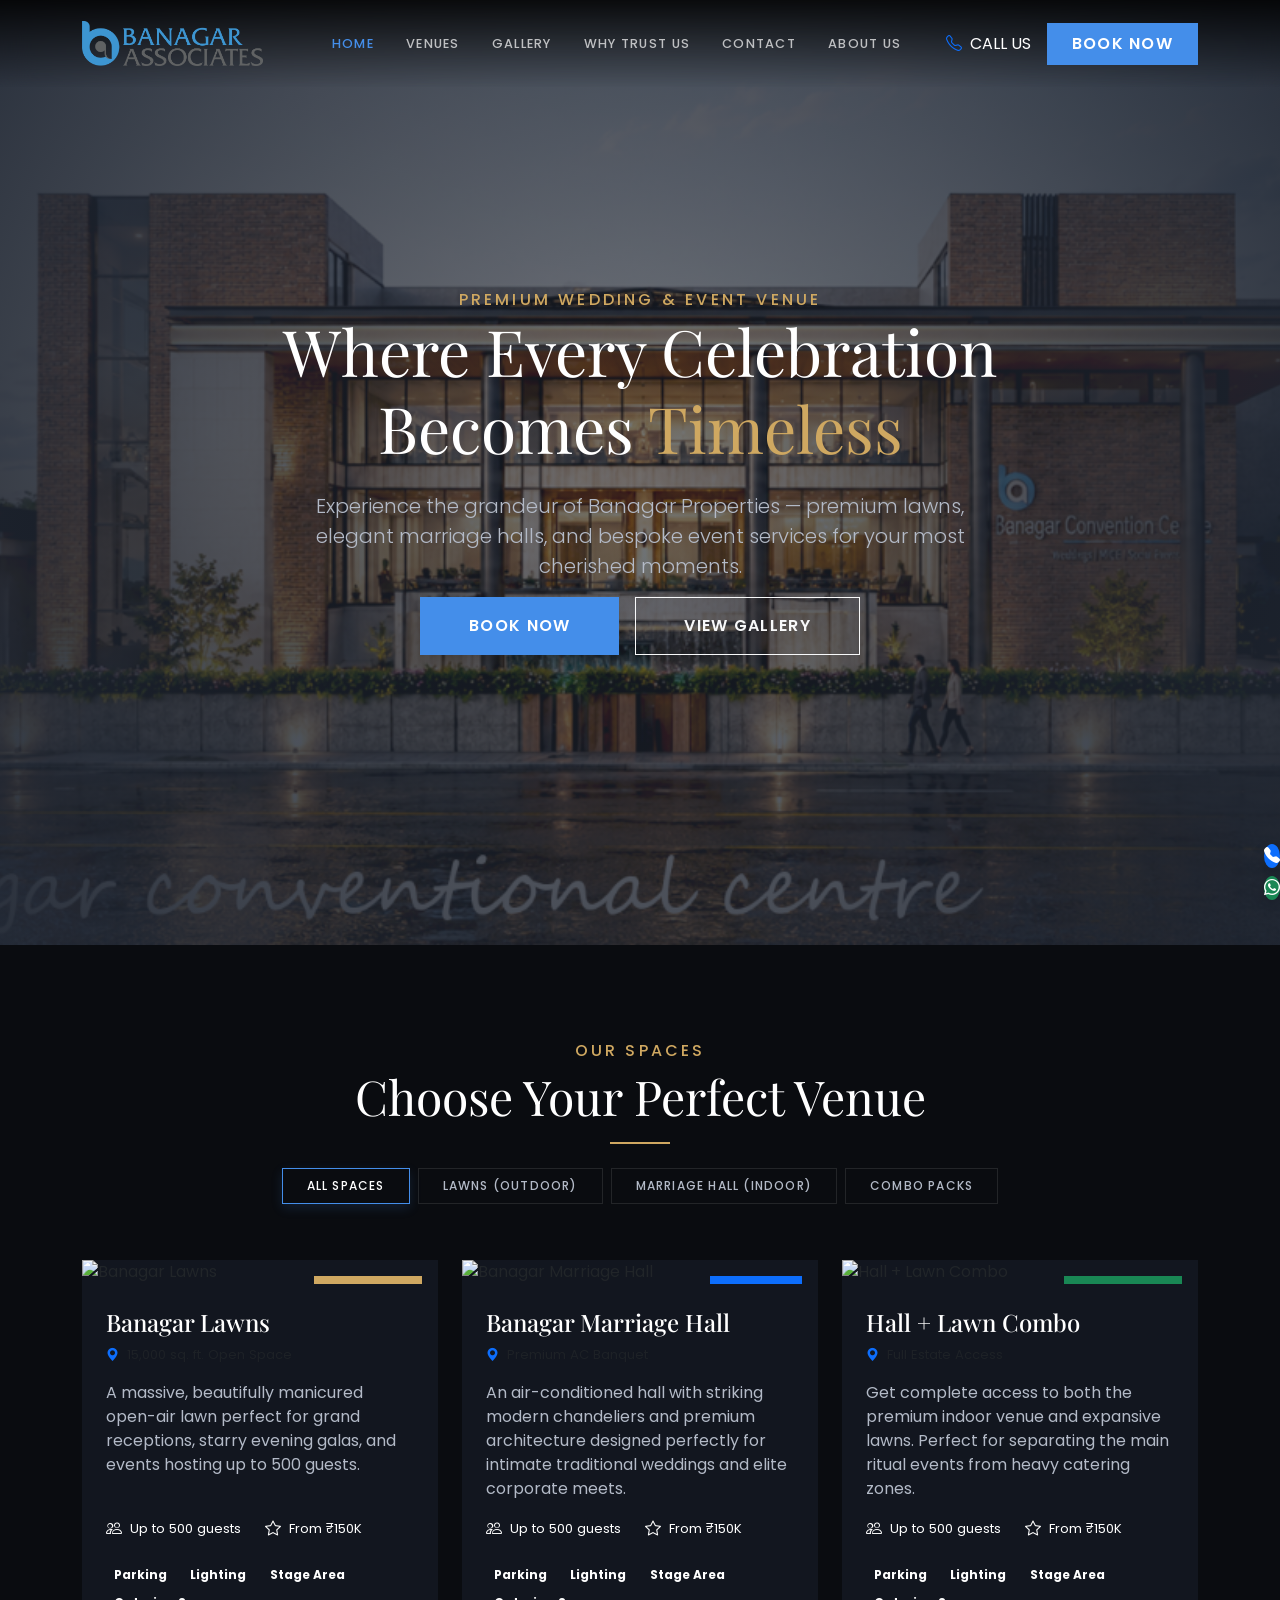
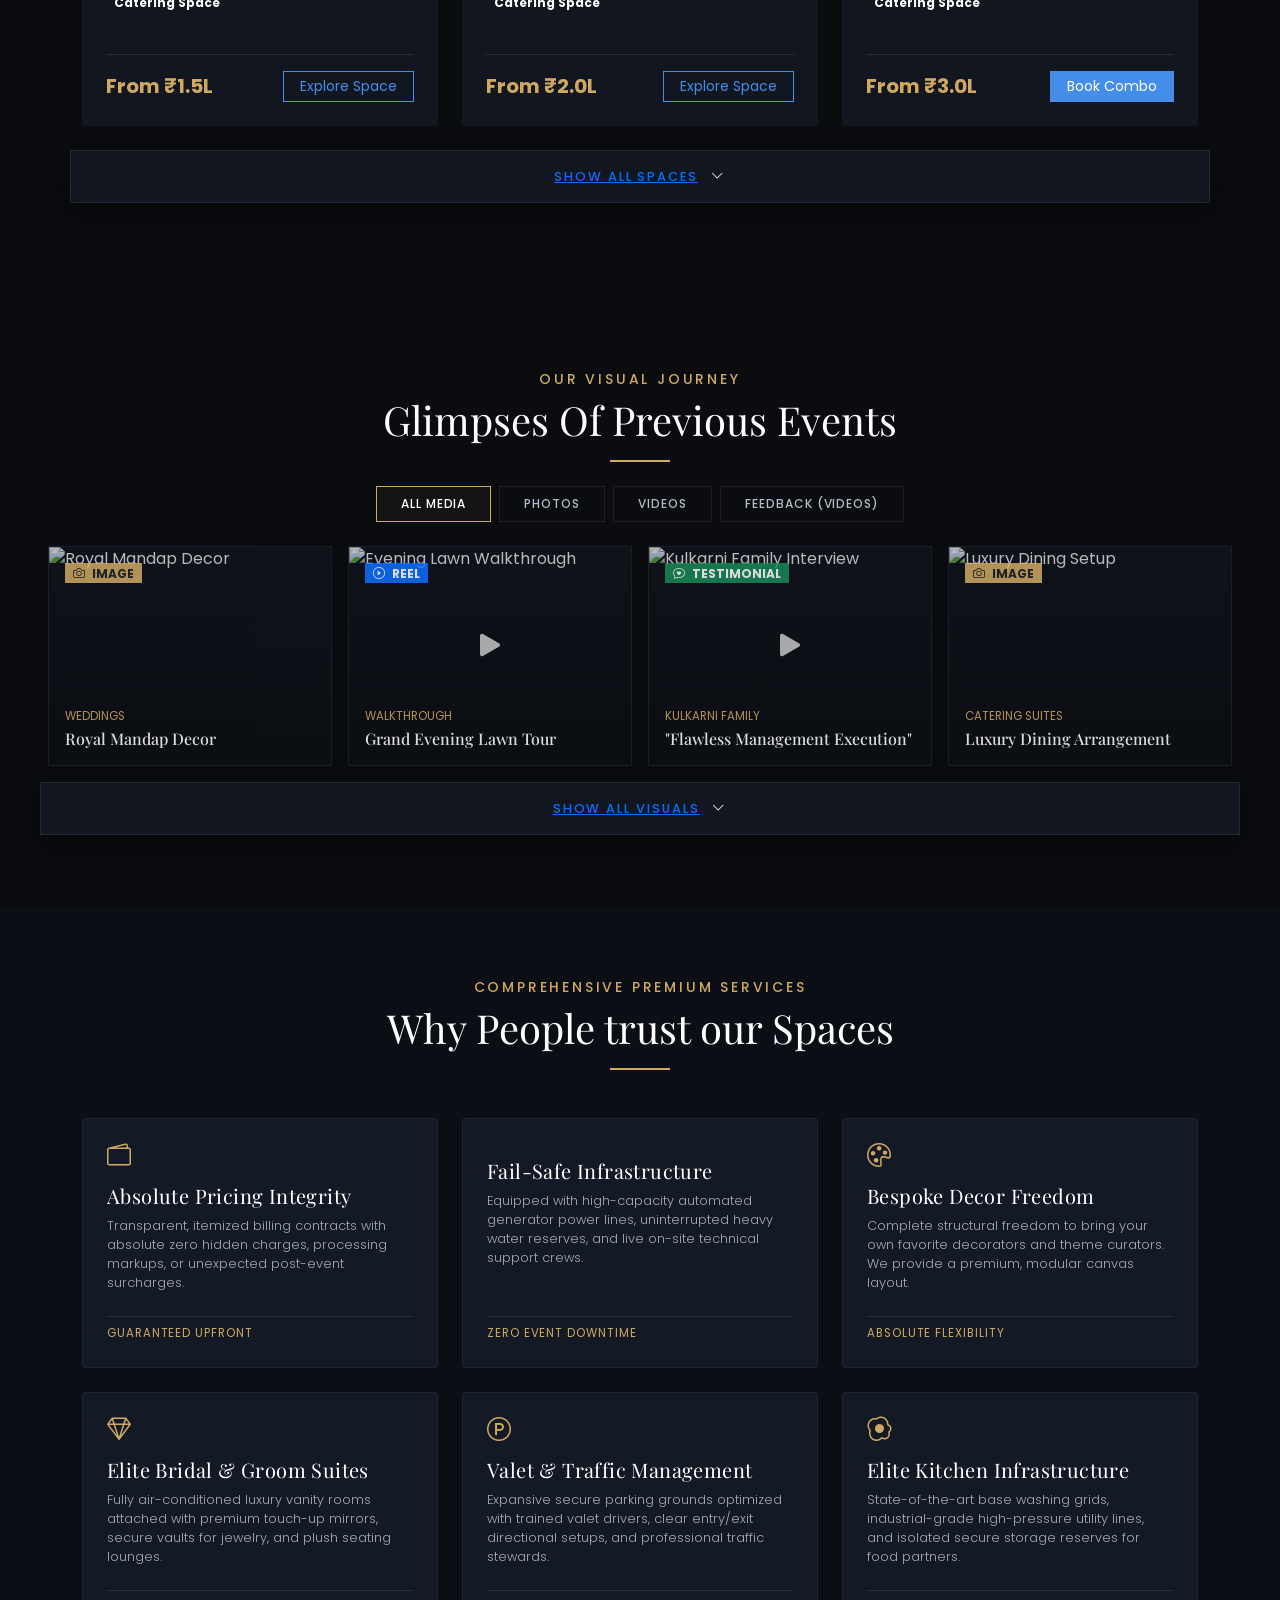
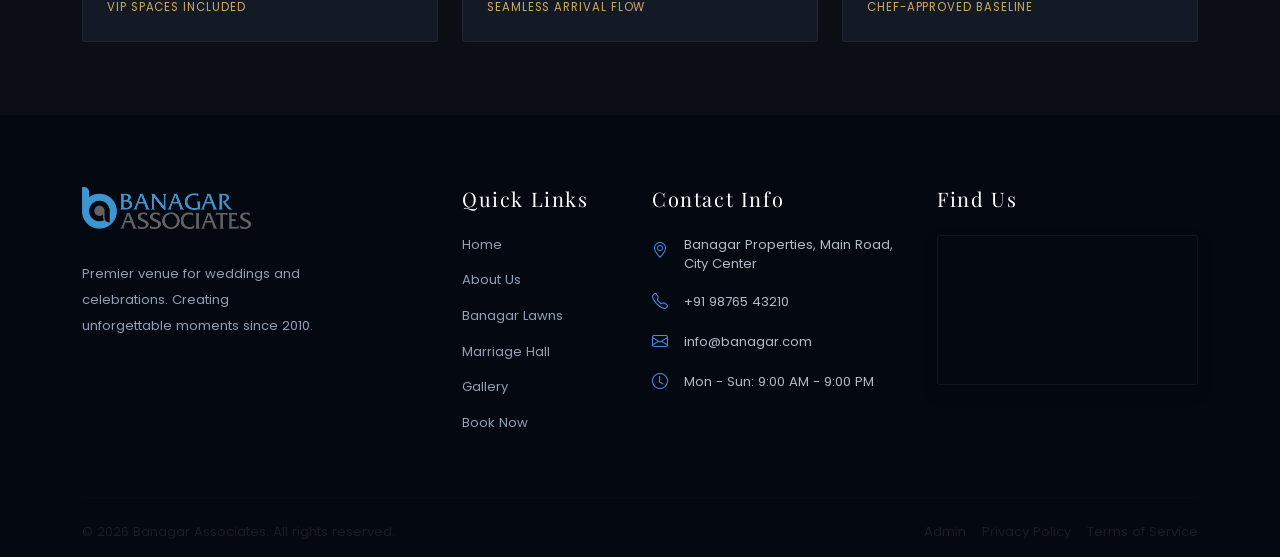
==== commit 97691471: "2nd day development with admin panel" ====
--- a/index.html
+++ b/index.html
@@ -67,7 +67,7 @@
             </div>
         </div>
 
-        <div class="floating-actions position-fixed bottom-0 end-0 m-4 z-5 d-flex flex-column gap-2">
+        <div class="floating-actions position-fixed bottom-0 end-0 m-10 z-1 d-flex flex-column gap-2">
             <a href="tel:+911234567890" class="btn-floating bg-primary text-white d-flex align-items-center justify-content-center rounded-circle shadow"><i class="bi bi-telephone-fill"></i></a>
             <a href="https://wa.me/911234567890" class="btn-floating bg-success text-white d-flex align-items-center justify-content-center rounded-circle shadow"><i class="bi bi-whatsapp"></i></a>
         </div>
@@ -126,7 +126,7 @@
                         <hr class="border-secondary my-3">
                         <div class="d-flex justify-content-between align-items-center mt-auto">
                             <span class="text-gold fw-bold fs-5">From ₹1.5L</span>
-                            <a href="#" class="btn btn-sm btn-outline-primary rounded-0 px-3">Explore Space</a>
+                            <a href="./frontend/venue-detail.html?space=lawn" class="btn btn-sm btn-outline-primary rounded-0 px-3">Explore Space</a>
                         </div>
                     </div>
                 </div>
@@ -161,7 +161,7 @@
                         <hr class="border-secondary my-3">
                         <div class="d-flex justify-content-between align-items-center mt-auto">
                             <span class="text-gold fw-bold fs-5">From ₹2.0L</span>
-                            <a href="#" class="btn btn-sm btn-outline-primary rounded-0 px-3">Explore Space</a>
+                            <a href="./frontend/venue-detail.html?space=hall" class="btn btn-sm btn-outline-primary rounded-0 px-3">Explore Space</a>
                         </div>
                     </div>
                 </div>
@@ -196,7 +196,7 @@
                         <hr class="border-secondary my-3">
                         <div class="d-flex justify-content-between align-items-center mt-auto">
                             <span class="text-gold fw-bold fs-5">From ₹3.0L</span>
-                            <a href="#" class="btn btn-sm btn-primary rounded-0 px-3">Book Combo</a>
+                            <a href="./frontend/venue-detail.html?space=combo" class="btn btn-sm btn-primary rounded-0 px-3">Book Combo</a>
                         </div>
                     </div>
                 </div>
@@ -476,7 +476,7 @@
             </div>
             <div class="col-md-6 text-center text-md-end">
                 <div class="d-flex justify-content-center justify-content-md-end gap-3 sub-footer-links">
-                    <a href="#" class="text-muted text-decoration-none">Admin</a>
+                    <a href="./frontend/admin.html" class="text-muted text-decoration-none">Admin</a>
                     <a href="#" class="text-muted text-decoration-none">Privacy Policy</a>
                     <a href="#" class="text-muted text-decoration-none">Terms of Service</a>
                 </div>
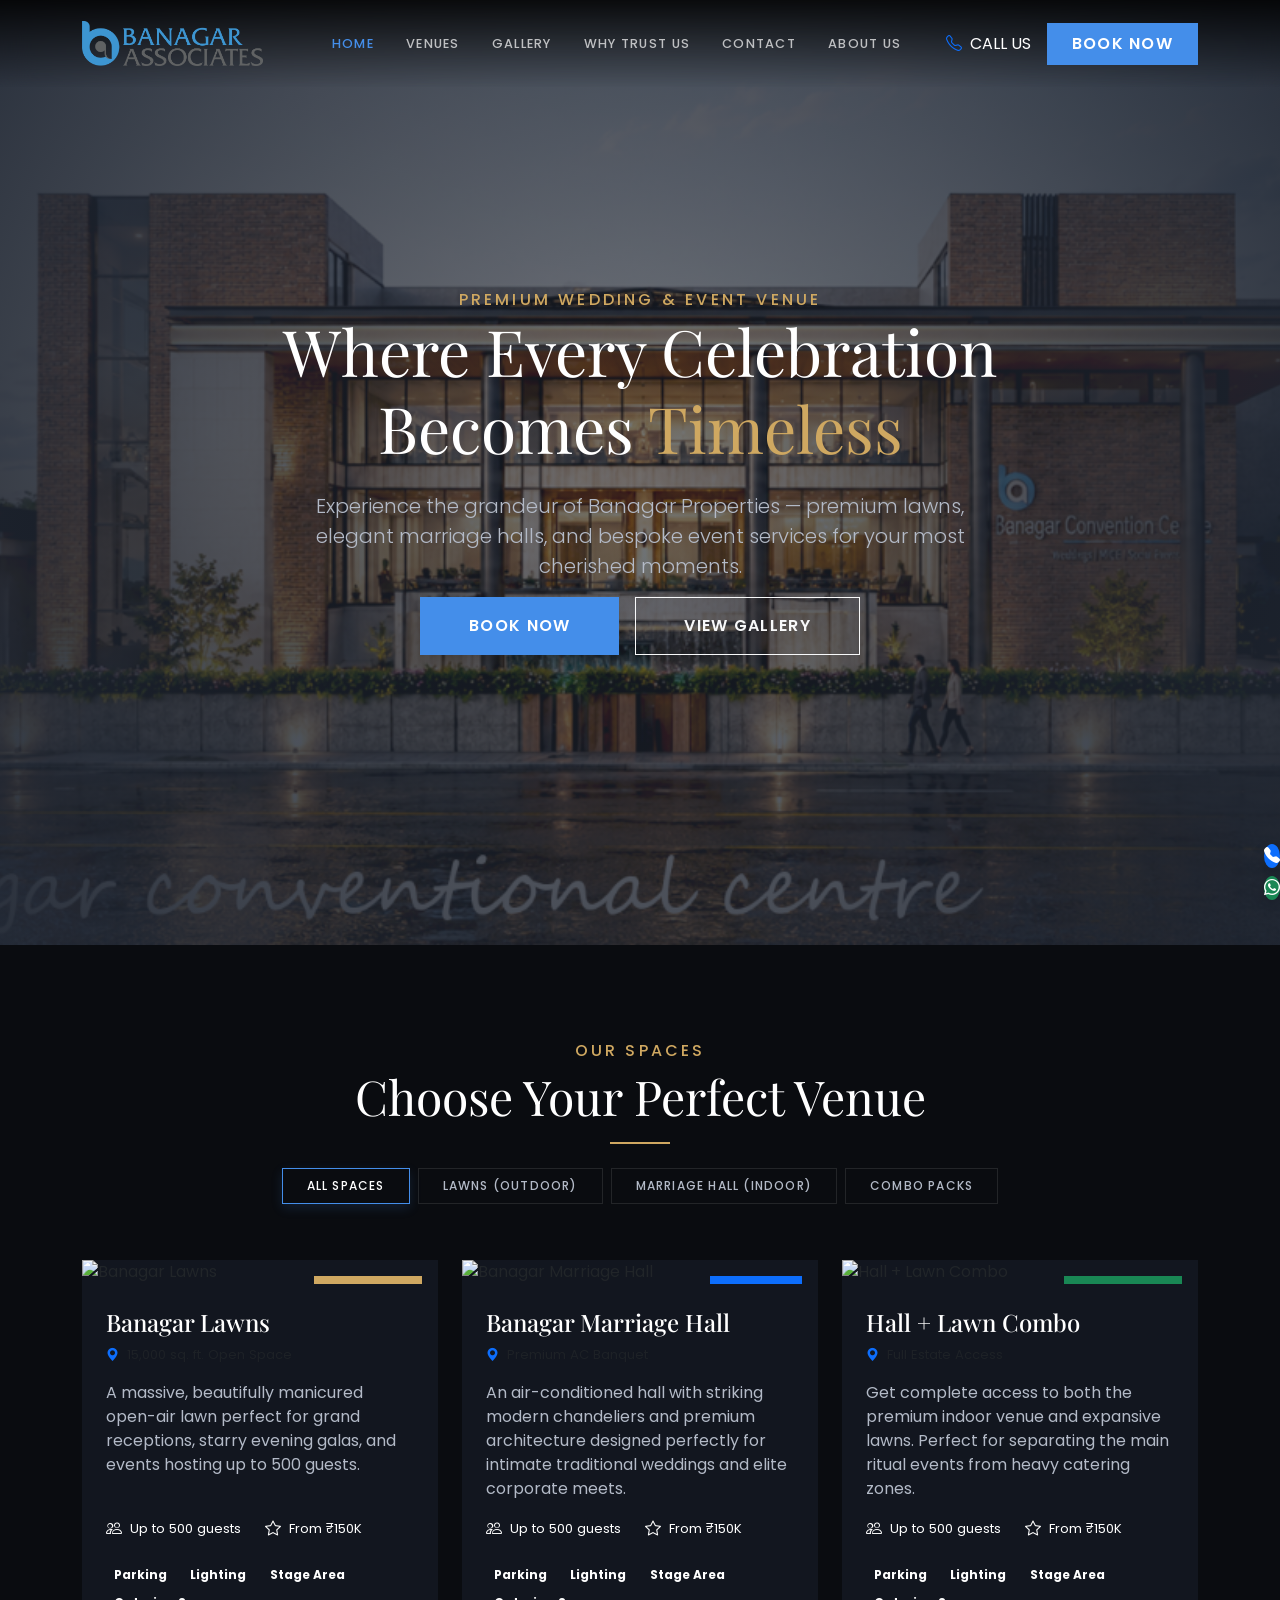
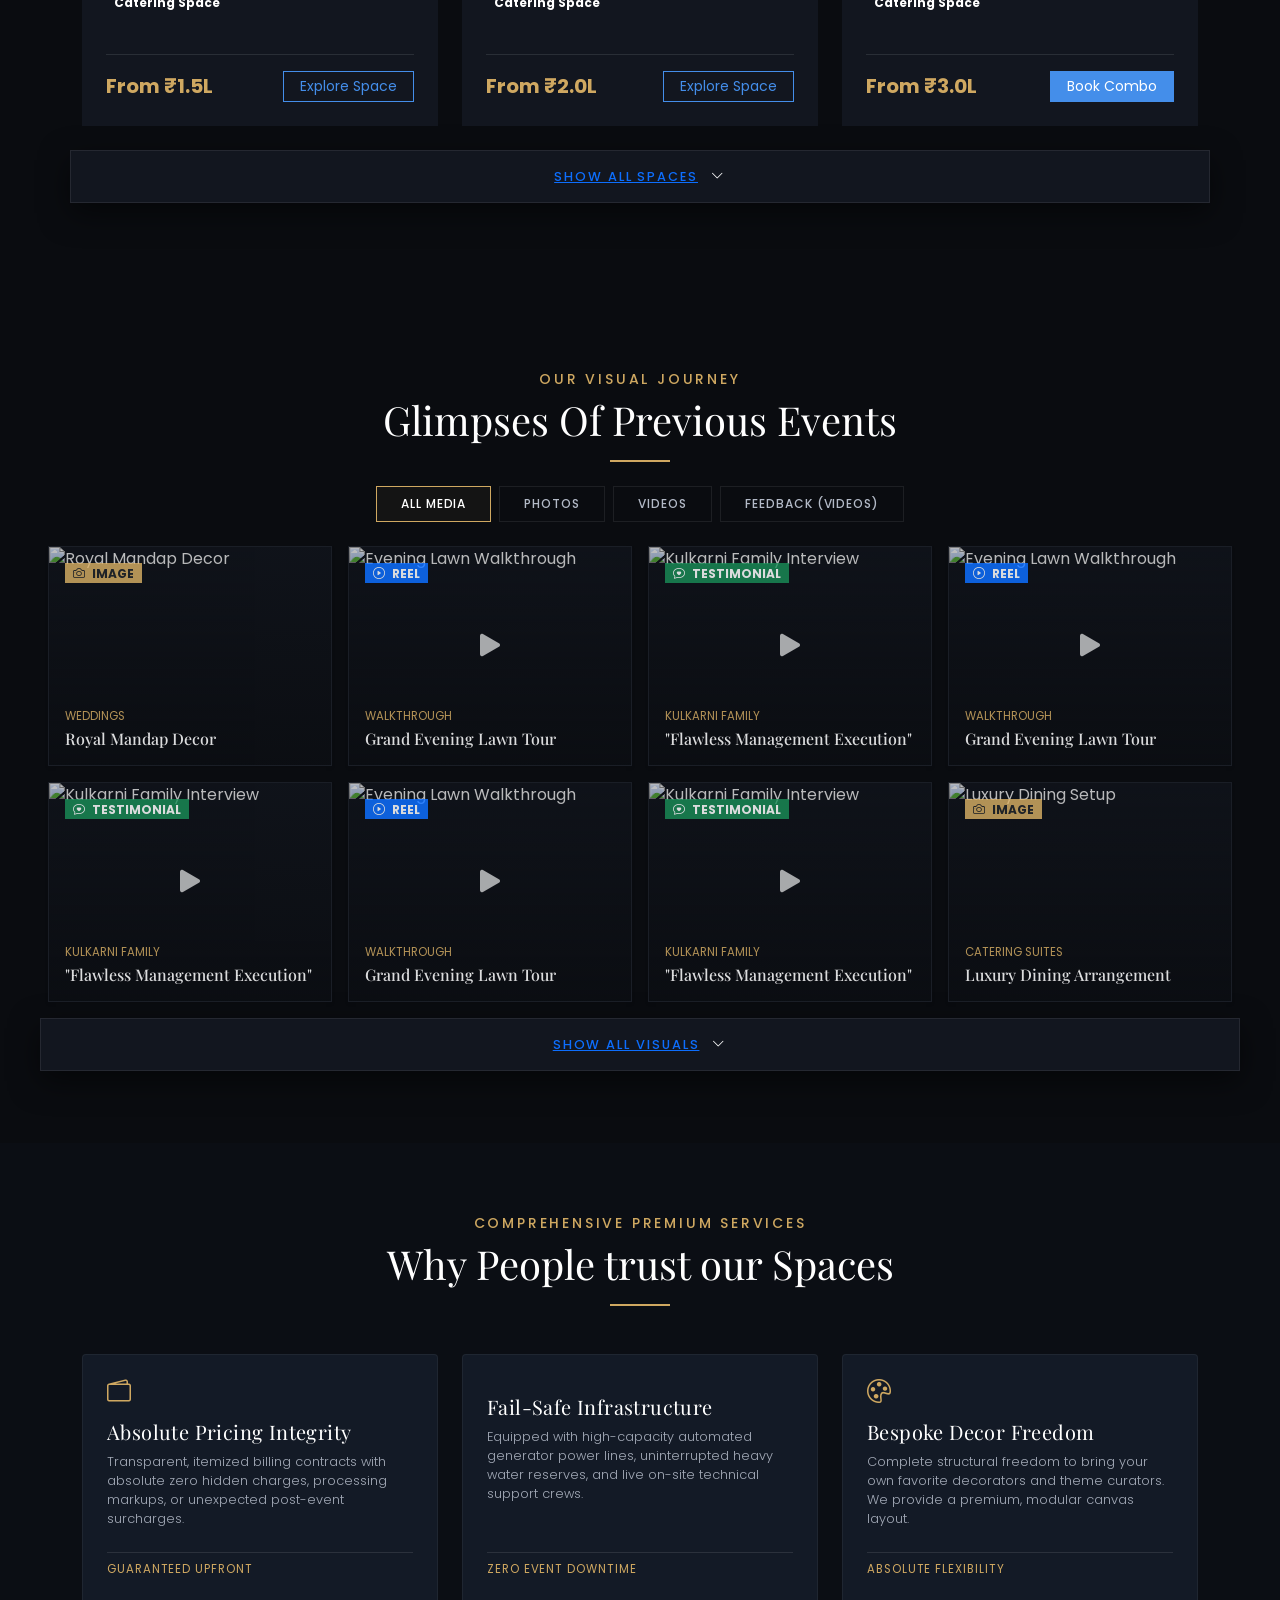
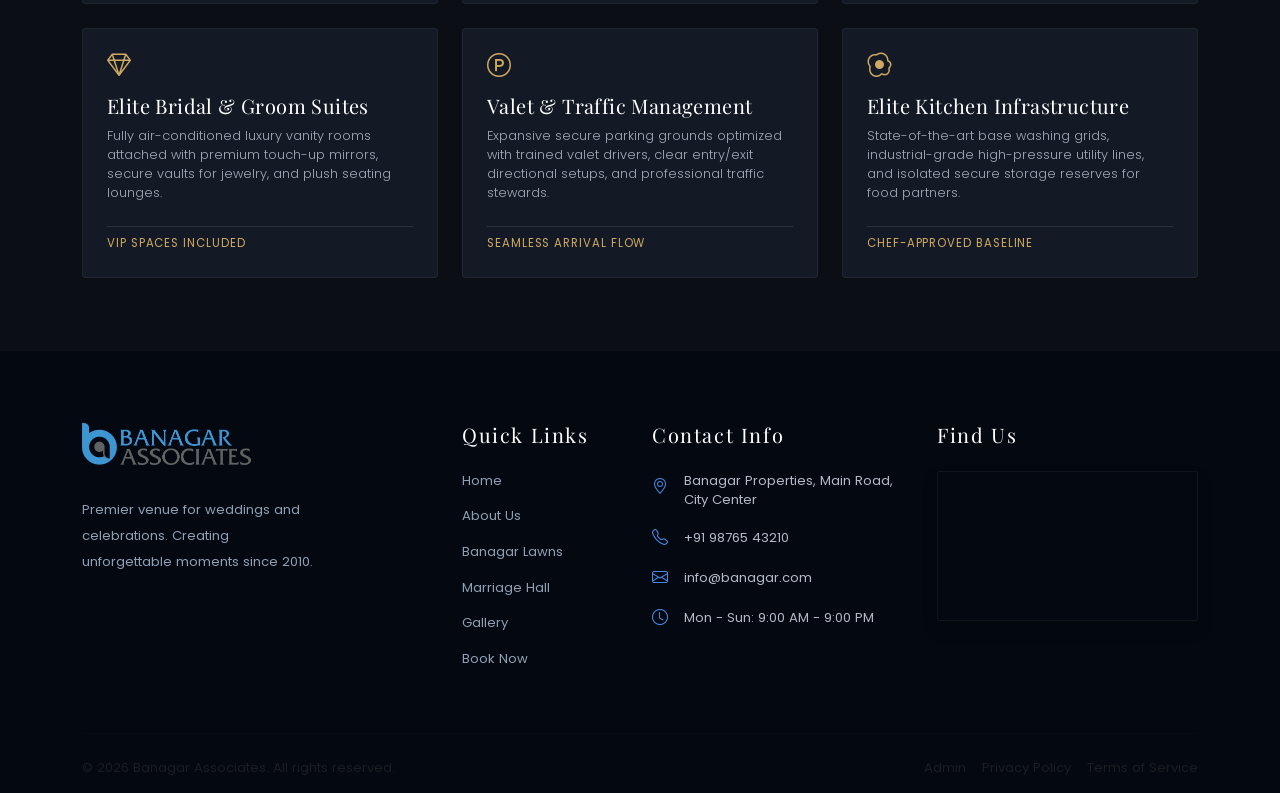
==== commit 8c066326: "gallery at index.html is updated" ====
--- a/index.html
+++ b/index.html
@@ -59,7 +59,7 @@
                     </p>
                     
                     <div class="d-flex flex-column flex-sm-row gap-3 justify-content-center align-items-center animate__animated animate__fadeInUp animate__delay-1s">
-                        <a href="#venues" class="btn btn-primary px-5 py-3 fw-semibold rounded-0 tracking-wide shadow">BOOK NOW</a>
+                        <a href="./frontend/booking.html" class="btn btn-primary px-5 py-3 fw-semibold rounded-0 tracking-wide shadow">BOOK NOW</a>
                         <a href="#gallery" class="btn btn-outline-light px-5 py-3 fw-semibold rounded-0 tracking-wide">VIEW GALLERY</a>
                     </div>
                     
@@ -238,6 +238,62 @@
                         <div>
                             <span class="fs-8 tracking-wider text-gold text-uppercase d-block mb-1">Weddings</span>
                             <h5 class="h6 text-white font-serif mb-0">Royal Mandap Decor</h5>
+                        </div>
+                    </div>
+                </div>
+            </div>
+
+            <div class="col-sm-6 col-md-4 col-xl-3 gallery-matrix-item" data-gcat="videos">
+                <div class="gallery-mini-card position-relative overflow-hidden shadow-sm">
+                    <img src="https://images.unsplash.com/photo-1511285560929-80b456fea0bc?auto=format&fit=crop&w=600&q=80" alt="Evening Lawn Walkthrough" class="img-fluid gallery-asset">
+                    <div class="gallery-asset-overlay p-3 d-flex flex-column justify-content-between">
+                        <span class="badge bg-primary rounded-0 px-2 py-1 align-self-start"><i class="bi bi-play-circle me-1"></i> REEL</span>
+                        <div class="text-center my-auto play-icon-center"><i class="bi bi-play-fill display-6 text-white opacity-75"></i></div>
+                        <div>
+                            <span class="fs-8 tracking-wider text-gold text-uppercase d-block mb-1">Walkthrough</span>
+                            <h5 class="h6 text-white font-serif mb-0">Grand Evening Lawn Tour</h5>
+                        </div>
+                    </div>
+                </div>
+            </div>
+
+            <div class="col-sm-6 col-md-4 col-xl-3 gallery-matrix-item" data-gcat="feedback">
+                <div class="gallery-mini-card position-relative overflow-hidden shadow-sm">
+                    <img src="https://images.unsplash.com/photo-1511795409834-ef04bbd61622?auto=format&fit=crop&w=600&q=80" alt="Kulkarni Family Interview" class="img-fluid gallery-asset">
+                    <div class="gallery-asset-overlay p-3 d-flex flex-column justify-content-between">
+                        <span class="badge bg-success rounded-0 px-2 py-1 align-self-start"><i class="bi bi-chat-heart me-1"></i> TESTIMONIAL</span>
+                        <div class="text-center my-auto play-icon-center"><i class="bi bi-play-fill display-6 text-white opacity-75"></i></div>
+                        <div>
+                            <span class="fs-8 tracking-wider text-gold text-uppercase d-block mb-1">Kulkarni Family</span>
+                            <h5 class="h6 text-white font-serif mb-0">"Flawless Management Execution"</h5>
+                        </div>
+                    </div>
+                </div>
+            </div>
+
+            <div class="col-sm-6 col-md-4 col-xl-3 gallery-matrix-item" data-gcat="videos">
+                <div class="gallery-mini-card position-relative overflow-hidden shadow-sm">
+                    <img src="https://images.unsplash.com/photo-1511285560929-80b456fea0bc?auto=format&fit=crop&w=600&q=80" alt="Evening Lawn Walkthrough" class="img-fluid gallery-asset">
+                    <div class="gallery-asset-overlay p-3 d-flex flex-column justify-content-between">
+                        <span class="badge bg-primary rounded-0 px-2 py-1 align-self-start"><i class="bi bi-play-circle me-1"></i> REEL</span>
+                        <div class="text-center my-auto play-icon-center"><i class="bi bi-play-fill display-6 text-white opacity-75"></i></div>
+                        <div>
+                            <span class="fs-8 tracking-wider text-gold text-uppercase d-block mb-1">Walkthrough</span>
+                            <h5 class="h6 text-white font-serif mb-0">Grand Evening Lawn Tour</h5>
+                        </div>
+                    </div>
+                </div>
+            </div>
+
+            <div class="col-sm-6 col-md-4 col-xl-3 gallery-matrix-item" data-gcat="feedback">
+                <div class="gallery-mini-card position-relative overflow-hidden shadow-sm">
+                    <img src="https://images.unsplash.com/photo-1511795409834-ef04bbd61622?auto=format&fit=crop&w=600&q=80" alt="Kulkarni Family Interview" class="img-fluid gallery-asset">
+                    <div class="gallery-asset-overlay p-3 d-flex flex-column justify-content-between">
+                        <span class="badge bg-success rounded-0 px-2 py-1 align-self-start"><i class="bi bi-chat-heart me-1"></i> TESTIMONIAL</span>
+                        <div class="text-center my-auto play-icon-center"><i class="bi bi-play-fill display-6 text-white opacity-75"></i></div>
+                        <div>
+                            <span class="fs-8 tracking-wider text-gold text-uppercase d-block mb-1">Kulkarni Family</span>
+                            <h5 class="h6 text-white font-serif mb-0">"Flawless Management Execution"</h5>
                         </div>
                     </div>
                 </div>
@@ -488,4 +544,4 @@
     <script src="https://cdn.jsdelivr.net/npm/bootstrap@5.3.2/dist/js/bootstrap.bundle.min.js"></script>
     <script src="index.js"></script>
 </body>
-</html>+</html>
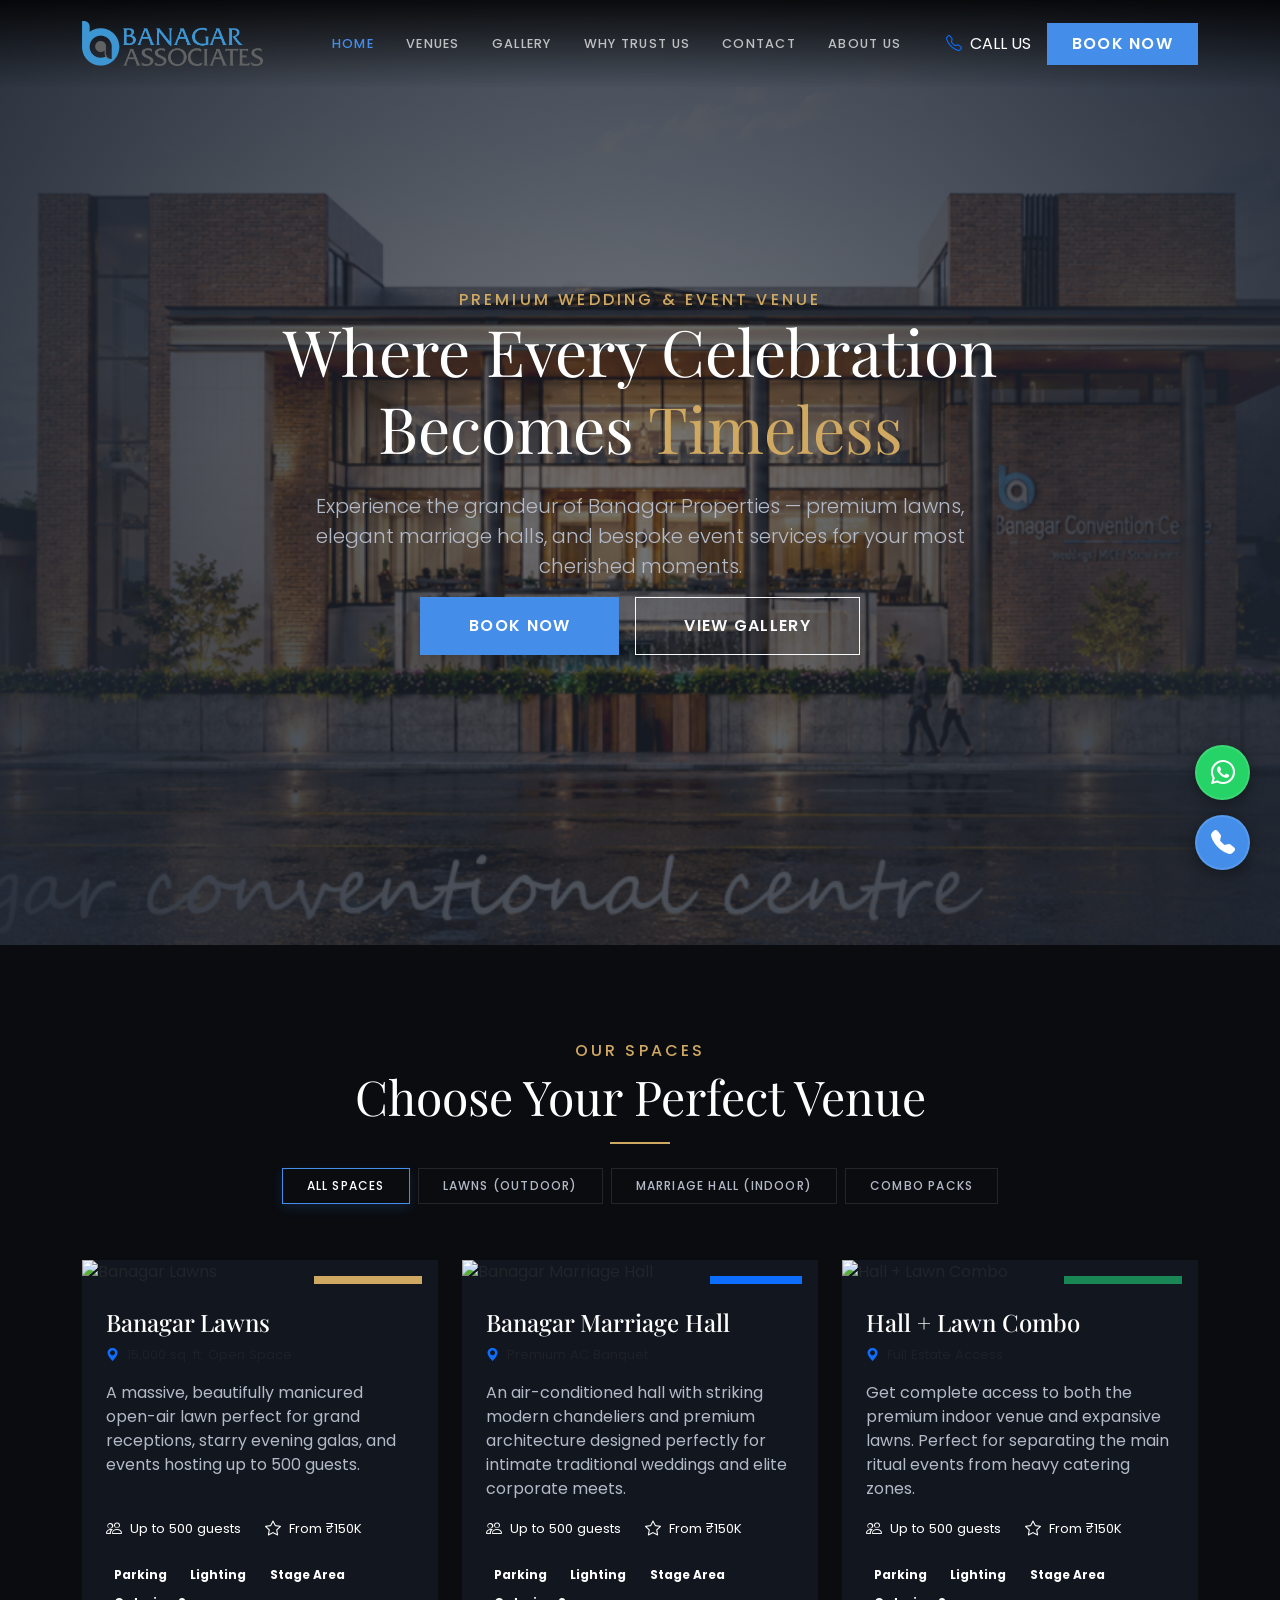
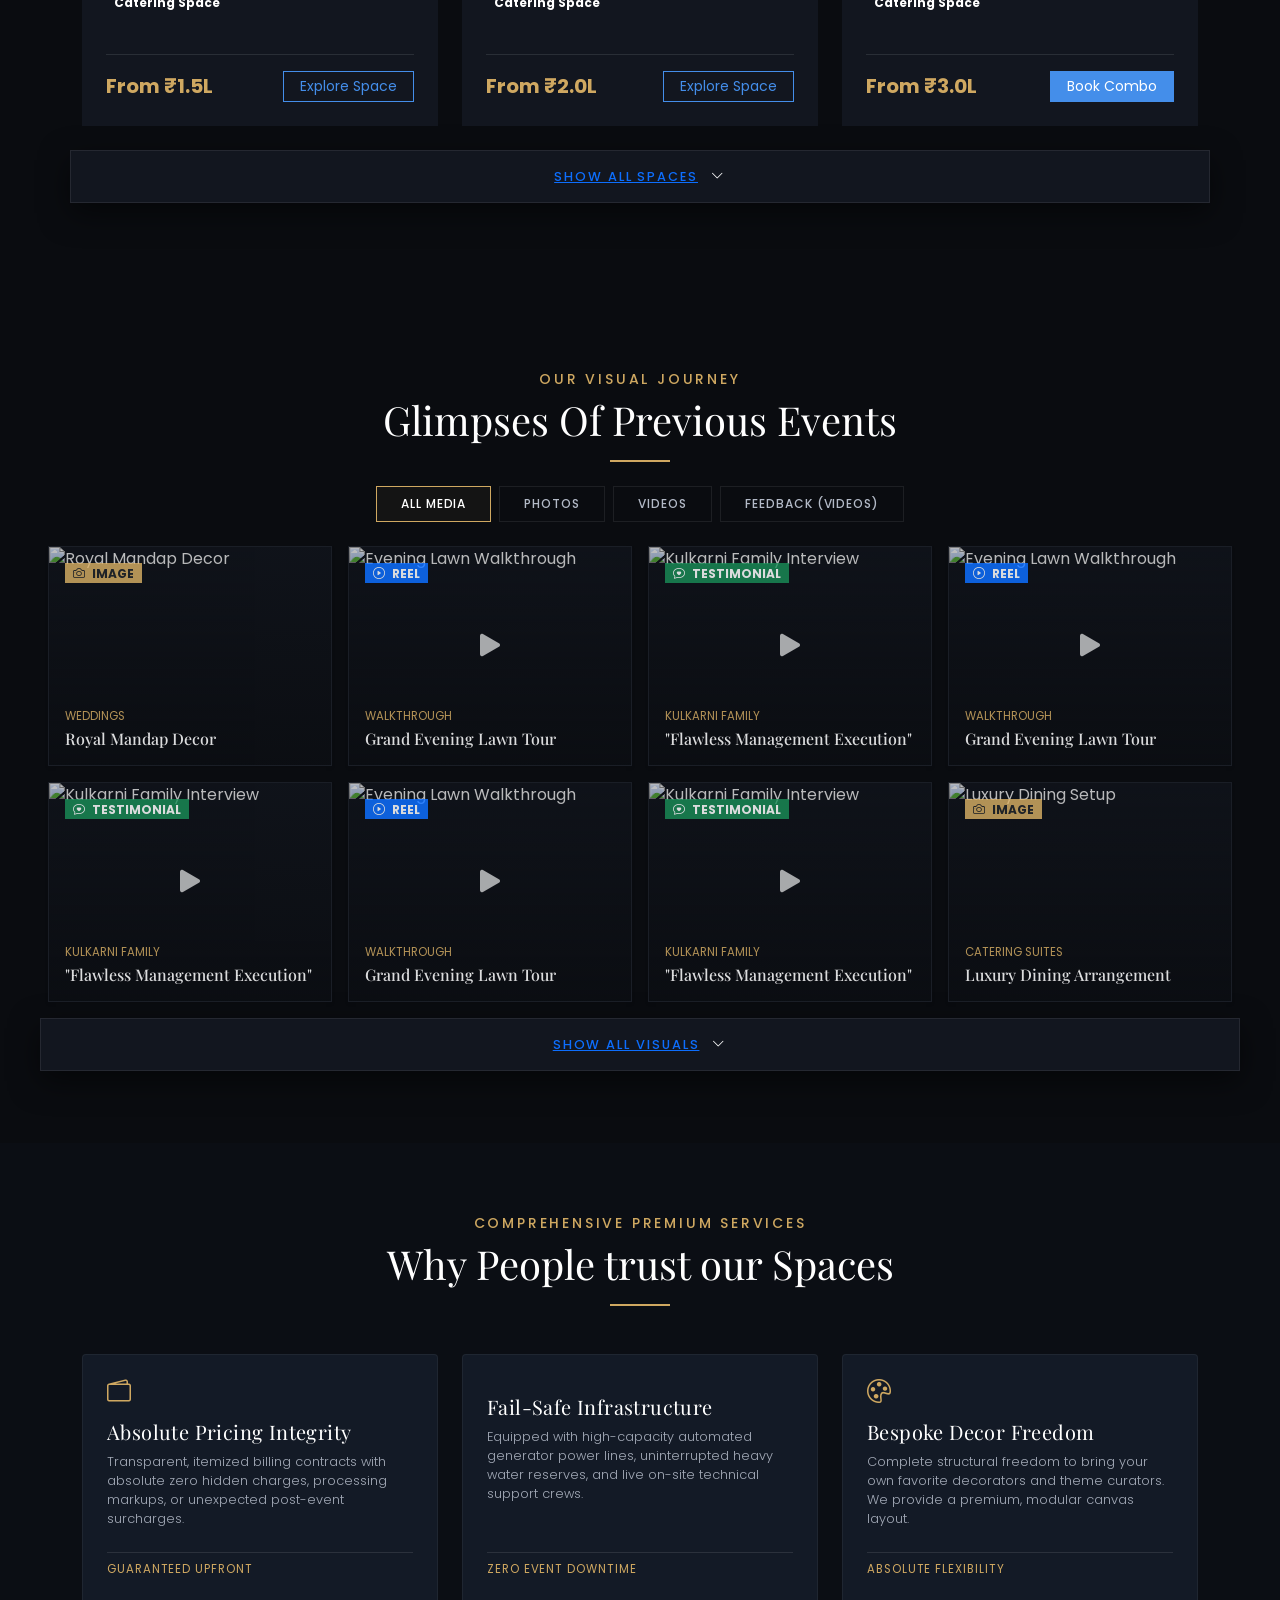
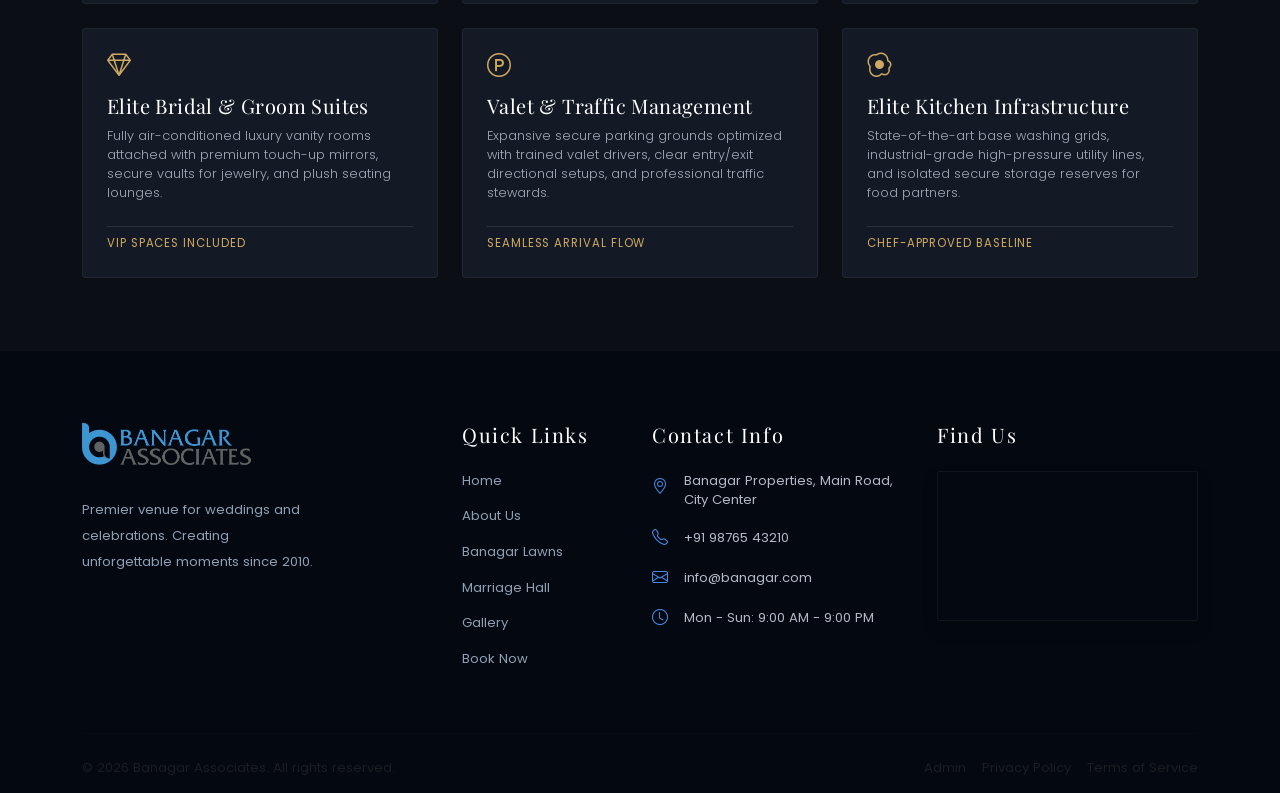
==== commit 03520b5b: "the whatsapp and call icon in bootom rightside updated css" ====
--- a/index.html
+++ b/index.html
@@ -67,9 +67,9 @@
             </div>
         </div>
 
-        <div class="floating-actions position-fixed bottom-0 end-0 m-10 z-1 d-flex flex-column gap-2">
-            <a href="tel:+911234567890" class="btn-floating bg-primary text-white d-flex align-items-center justify-content-center rounded-circle shadow"><i class="bi bi-telephone-fill"></i></a>
-            <a href="https://wa.me/911234567890" class="btn-floating bg-success text-white d-flex align-items-center justify-content-center rounded-circle shadow"><i class="bi bi-whatsapp"></i></a>
+        <div class="floating-contact-container no-print">
+            <a href="https://wa.me/91XXXXXXXXXX" target="_blank" class="floating-btn whatsapp-btn" title="Chat on WhatsApp"><i class="bi bi-whatsapp"></i></a>
+            <a href="tel:+91XXXXXXXXXX" class="floating-btn call-btn" title="Call Us Now"><i class="bi bi-telephone-fill"></i></a>
         </div>
     </section>
     
--- a/index.css
+++ b/index.css
@@ -572,4 +572,68 @@
         align-items: flex-start !important;
         gap: 8px !important;
     }
+}
+
+/* whatsapp and call icon css */
+
+.floating-contact-container {
+    position: fixed;
+    bottom: 30px;
+    right: 30px;
+    display: flex;
+    flex-direction: column;
+    gap: 15px;
+    z-index: 9999; /* Ensures it stays on top of all other content */
+}
+
+/* Base styling for the circular buttons */
+.floating-btn {
+    width: 55px;
+    height: 55px;
+    border-radius: 50%;
+    display: flex;
+    align-items: center;
+    justify-content: center;
+    color: #ffffff;
+    font-size: 1.5rem; /* Size of the icon */
+    text-decoration: none;
+    box-shadow: 0 4px 15px rgba(0, 0, 0, 0.4);
+    transition: all 0.3s cubic-bezier(0.16, 1, 0.3, 1);
+    border: 2px solid rgba(255, 255, 255, 0.1);
+}
+
+/* WhatsApp Specific Colors */
+.whatsapp-btn {
+    background-color: #25D366; 
+}
+.whatsapp-btn:hover {
+    background-color: #1ebe57;
+    color: #ffffff;
+    transform: scale(1.1) translateY(-4px);
+    box-shadow: 0 8px 20px rgba(37, 211, 102, 0.4);
+}
+
+/* Call Button Specific Colors (Using your brand blue) */
+.call-btn {
+    background-color: var(--primary-blue, #3b82f6); 
+}
+.call-btn:hover {
+    background-color: #2563eb;
+    color: #ffffff;
+    transform: scale(1.1) translateY(-4px);
+    box-shadow: 0 8px 20px rgba(59, 130, 246, 0.4);
+}
+
+/* Mobile Adjustments */
+@media (max-width: 767.98px) {
+    .floating-contact-container {
+        bottom: 20px;
+        right: 20px;
+        gap: 12px;
+    }
+    .floating-btn {
+        width: 48px;
+        height: 48px;
+        font-size: 1.25rem;
+    }
 }
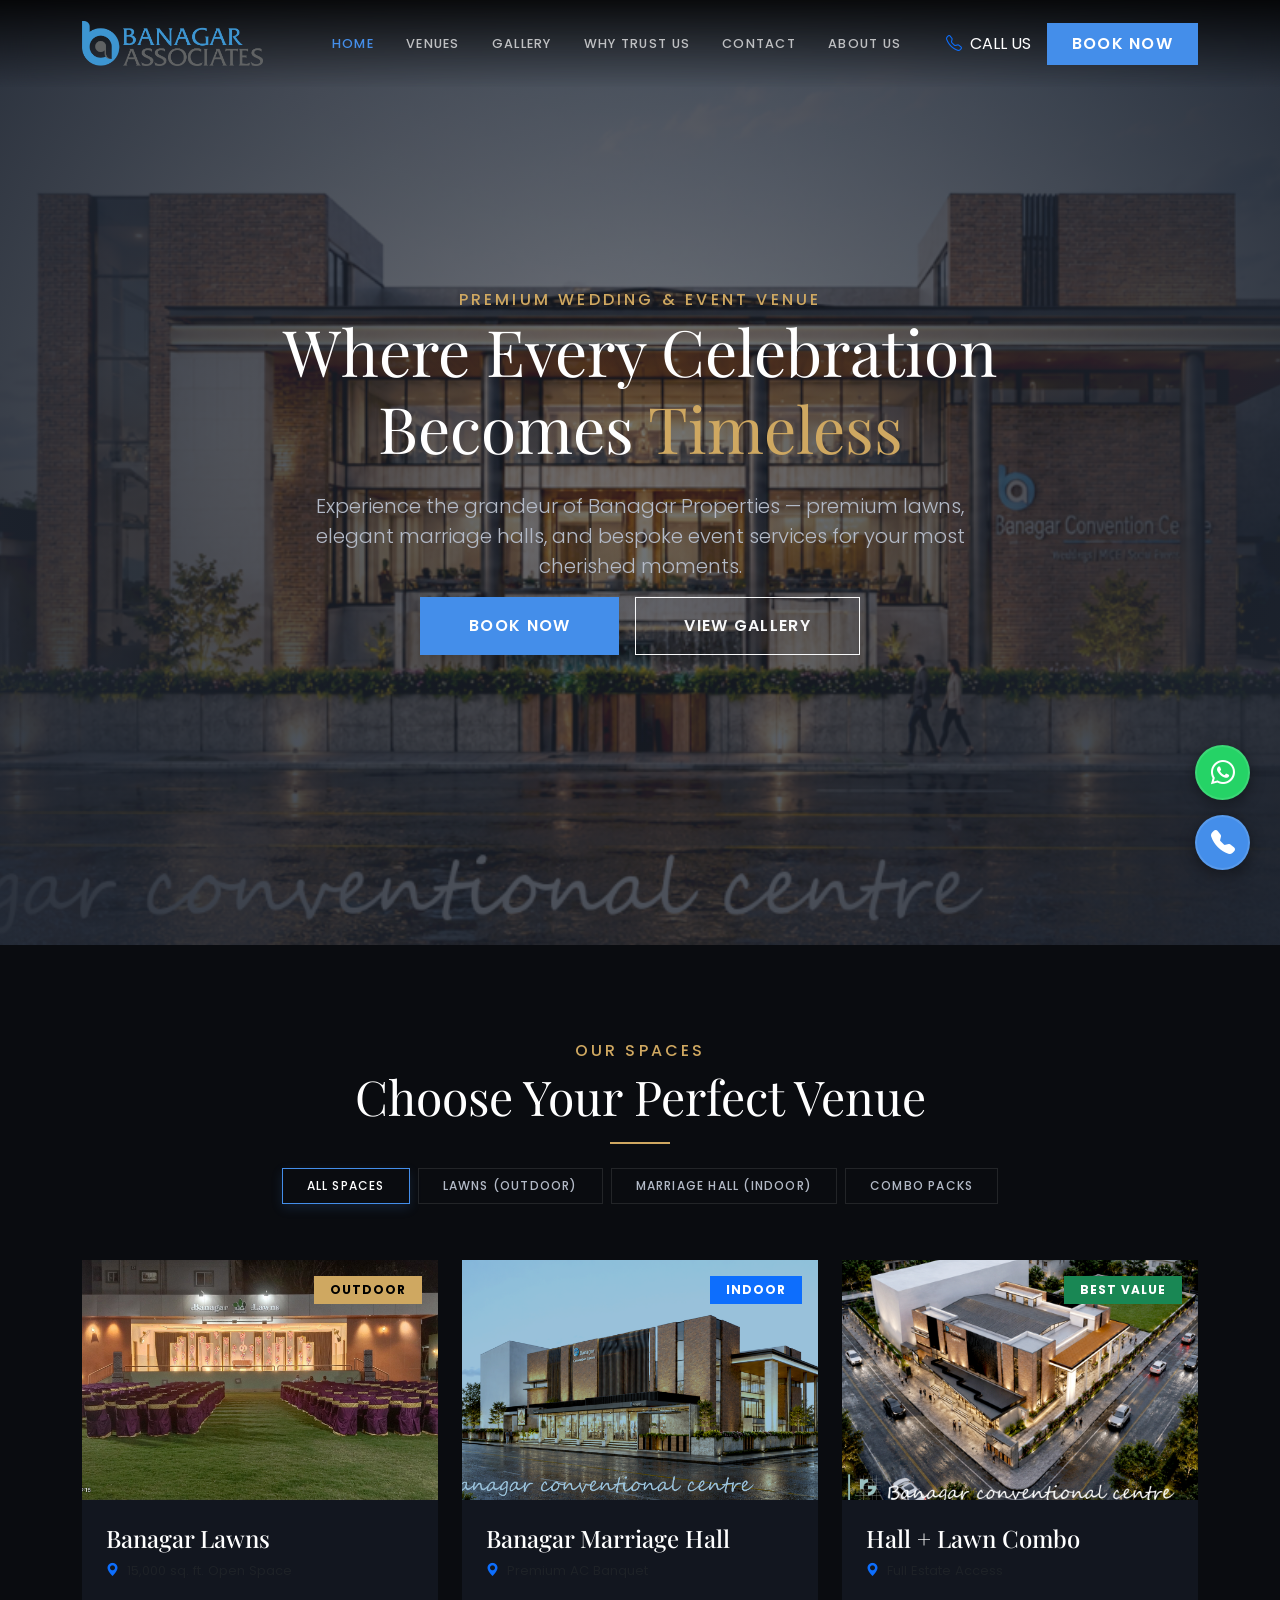
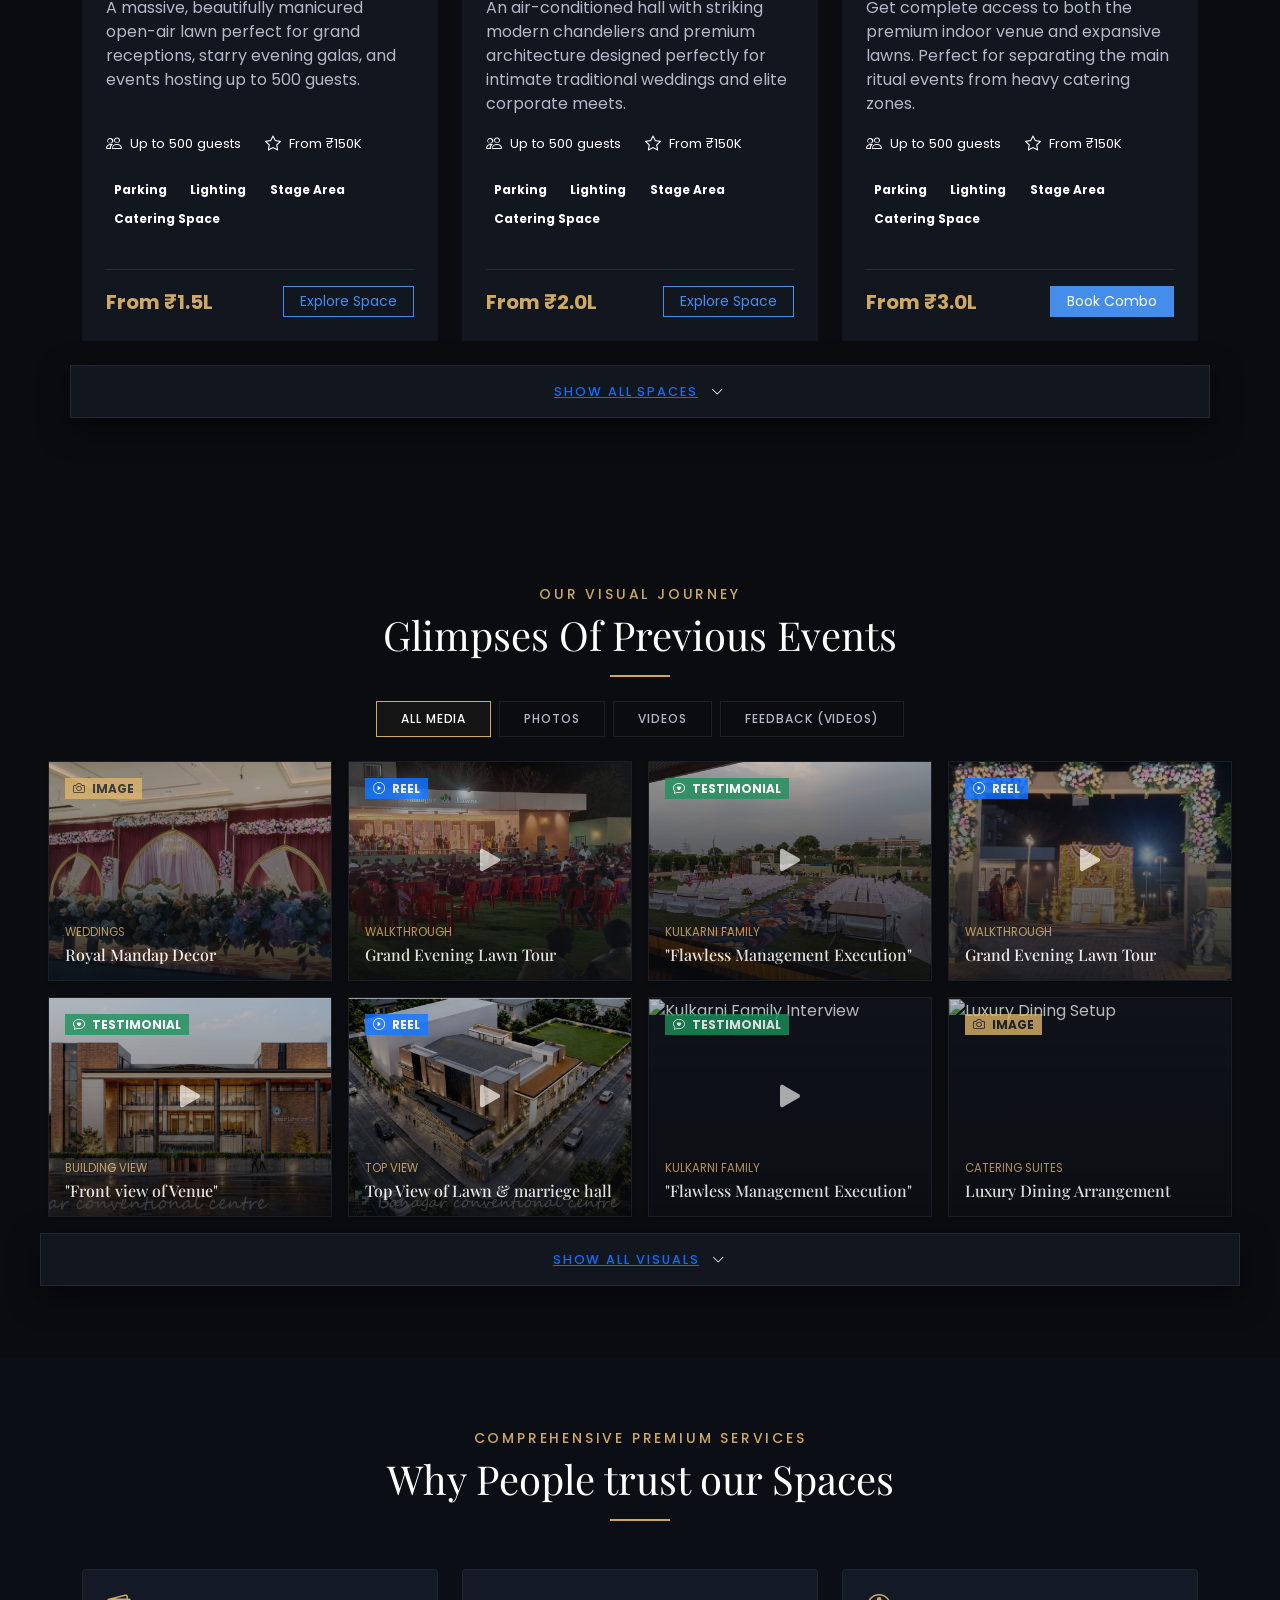
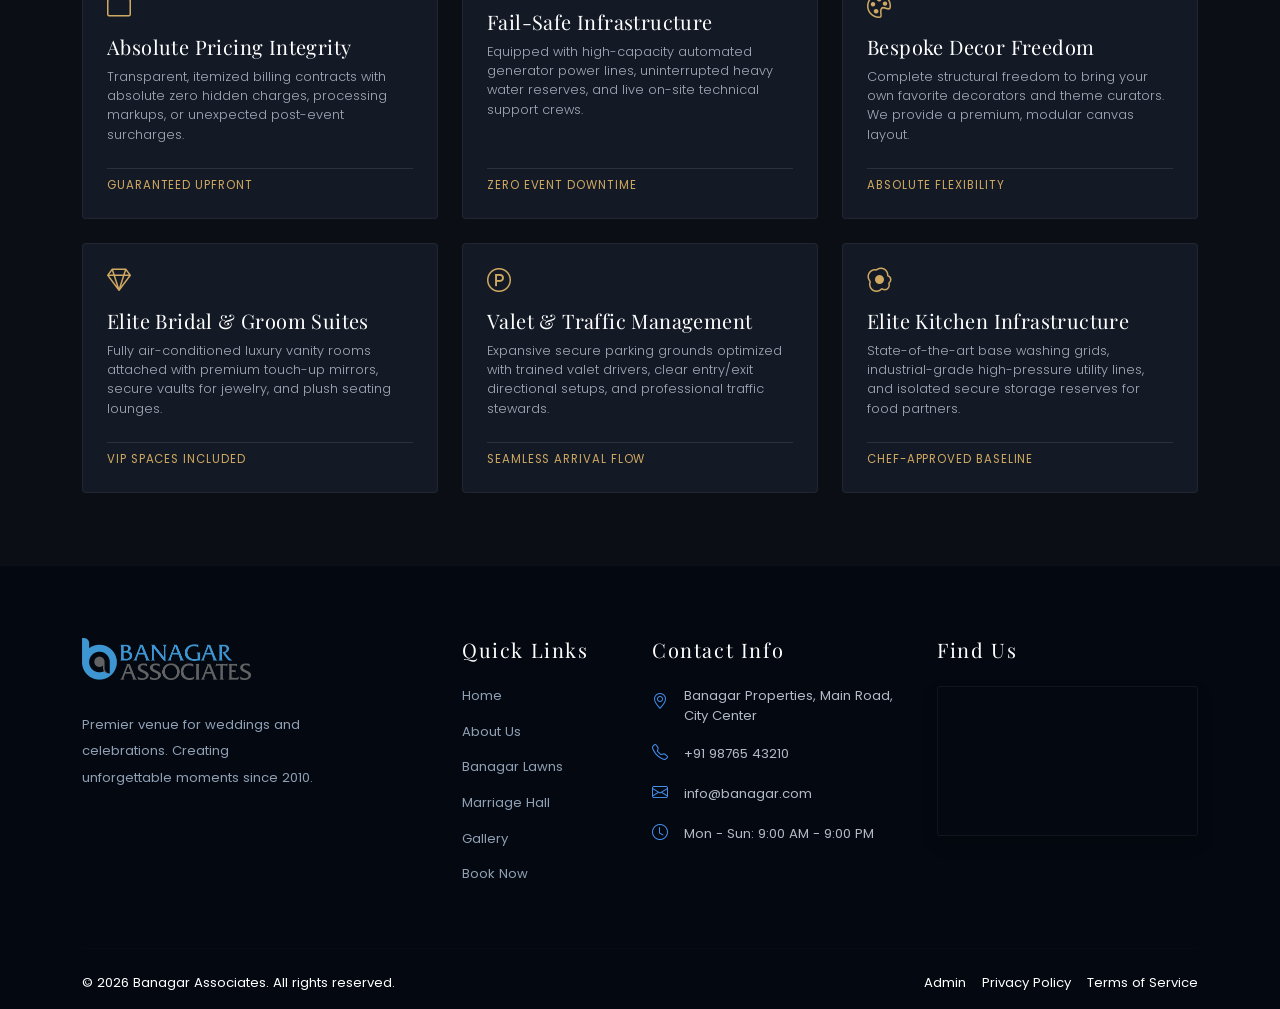
==== commit 05e503ea: "3rd day development - of changing statics images and text into real ones" ====
--- a/index.html
+++ b/index.html
@@ -32,7 +32,7 @@
                     <li class="nav-item"><a class="nav-link" href="./frontend/about.html">ABOUT US</a></li>
                 </ul>
                 <div class="d-flex align-items-center gap-3">
-                    <a href="tel:+911234567890" class="text-white text-decoration-none fs-6 d-none d-xl-inline"><i class="bi bi-telephone text-primary me-2"></i>CALL US</a>
+                    <a href="tel:+9148020911" class="text-white text-decoration-none fs-6 d-none d-xl-inline"><i class="bi bi-telephone text-primary me-2"></i>CALL US</a>
                     <a href="./frontend/booking.html" class="btn btn-primary px-4 py-2 fw-semibold tracking-wide rounded-0">BOOK NOW</a>
                 </div>
             </div>
@@ -68,8 +68,8 @@
         </div>
 
         <div class="floating-contact-container no-print">
-            <a href="https://wa.me/91XXXXXXXXXX" target="_blank" class="floating-btn whatsapp-btn" title="Chat on WhatsApp"><i class="bi bi-whatsapp"></i></a>
-            <a href="tel:+91XXXXXXXXXX" class="floating-btn call-btn" title="Call Us Now"><i class="bi bi-telephone-fill"></i></a>
+            <a href="https://wa.me/9148020911" target="_blank" class="floating-btn whatsapp-btn" title="Chat on WhatsApp"><i class="bi bi-whatsapp"></i></a>
+            <a href="tel:+9148020911" class="floating-btn call-btn" title="Call Us Now"><i class="bi bi-telephone-fill"></i></a>
         </div>
     </section>
     
@@ -100,7 +100,7 @@
             <div class="col-md-6 col-lg-4 venue-portfolio-item" data-category="outdoor">
                 <div class="card venue-card h-100 bg-dark-card border-0 rounded-0 overflow-hidden">
                     <div class="position-relative overflow-hidden group">
-                        <img src="https://images.unsplash.com/photo-1545128485-c400e7702796?auto=format&fit=crop&w=600&q=80" class="card-img-top rounded-0 venue-img" alt="Banagar Lawns">
+                        <img src="./assets/images/lawn thumb.jpeg" class="card-img-top rounded-0 venue-img" alt="Banagar Lawns">
                         <span class="badge bg-gold position-absolute top-0 end-0 m-3 rounded-0 tracking-wide px-3 py-2">OUTDOOR</span>
                     </div>
                     <div class="card-body p-4 d-flex flex-column">
@@ -135,7 +135,7 @@
             <div class="col-md-6 col-lg-4 venue-portfolio-item" data-category="indoor">
                 <div class="card venue-card h-100 bg-dark-card border-0 rounded-0 overflow-hidden">
                     <div class="position-relative overflow-hidden group">
-                        <img src="https://images.unsplash.com/photo-1519167758481-83f550bb49b3?auto=format&fit=crop&w=600&q=80" class="card-img-top rounded-0 venue-img" alt="Banagar Marriage Hall">
+                        <img src="./assets/images/abt.png" class="card-img-top rounded-0 venue-img" alt="Banagar Marriage Hall">
                         <span class="badge bg-primary position-absolute top-0 end-0 m-3 rounded-0 tracking-wide px-3 py-2">INDOOR</span>
                     </div>
                     <div class="card-body p-4 d-flex flex-column">
@@ -170,7 +170,7 @@
             <div class="col-md-12 col-lg-4 venue-portfolio-item" data-category="combo">
                 <div class="card venue-card h-100 bg-dark-card border-0 rounded-0 overflow-hidden">
                     <div class="position-relative overflow-hidden group">
-                        <img src="https://images.unsplash.com/photo-1469371670807-013ccf25f16a?auto=format&fit=crop&w=600&q=80" class="card-img-top rounded-0 venue-img" alt="Hall + Lawn Combo">
+                        <img src="./assets/images/lawn&mrg.png" class="card-img-top rounded-0 venue-img" alt="Hall + Lawn Combo">
                         <span class="badge bg-success position-absolute top-0 end-0 m-3 rounded-0 tracking-wide px-3 py-2">BEST VALUE</span>
                     </div>
                     <div class="card-body p-4 d-flex flex-column">
@@ -232,7 +232,7 @@
             
             <div class="col-sm-6 col-md-4 col-xl-3 gallery-matrix-item" data-gcat="images">
                 <div class="gallery-mini-card position-relative overflow-hidden shadow-sm">
-                    <img src="https://images.unsplash.com/photo-1532712938310-34cb3982ef74?auto=format&fit=crop&w=600&q=80" alt="Royal Mandap Decor" class="img-fluid gallery-asset">
+                    <img src="./assets/images/royal mandap.jpeg" alt="Royal Mandap Decor" class="img-fluid gallery-asset">
                     <div class="gallery-asset-overlay p-3 d-flex flex-column justify-content-between">
                         <span class="badge bg-gold text-dark rounded-0 px-2 py-1 align-self-start"><i class="bi bi-camera me-1"></i> IMAGE</span>
                         <div>
@@ -245,7 +245,7 @@
 
             <div class="col-sm-6 col-md-4 col-xl-3 gallery-matrix-item" data-gcat="videos">
                 <div class="gallery-mini-card position-relative overflow-hidden shadow-sm">
-                    <img src="https://images.unsplash.com/photo-1511285560929-80b456fea0bc?auto=format&fit=crop&w=600&q=80" alt="Evening Lawn Walkthrough" class="img-fluid gallery-asset">
+                    <img src="./assets/images/eveng tour.jpeg" alt="Evening Lawn Walkthrough" class="img-fluid gallery-asset">
                     <div class="gallery-asset-overlay p-3 d-flex flex-column justify-content-between">
                         <span class="badge bg-primary rounded-0 px-2 py-1 align-self-start"><i class="bi bi-play-circle me-1"></i> REEL</span>
                         <div class="text-center my-auto play-icon-center"><i class="bi bi-play-fill display-6 text-white opacity-75"></i></div>
@@ -259,7 +259,7 @@
 
             <div class="col-sm-6 col-md-4 col-xl-3 gallery-matrix-item" data-gcat="feedback">
                 <div class="gallery-mini-card position-relative overflow-hidden shadow-sm">
-                    <img src="https://images.unsplash.com/photo-1511795409834-ef04bbd61622?auto=format&fit=crop&w=600&q=80" alt="Kulkarni Family Interview" class="img-fluid gallery-asset">
+                    <img src="./assets/images/mangmt exe.jpeg" alt="Kulkarni Family Interview" class="img-fluid gallery-asset">
                     <div class="gallery-asset-overlay p-3 d-flex flex-column justify-content-between">
                         <span class="badge bg-success rounded-0 px-2 py-1 align-self-start"><i class="bi bi-chat-heart me-1"></i> TESTIMONIAL</span>
                         <div class="text-center my-auto play-icon-center"><i class="bi bi-play-fill display-6 text-white opacity-75"></i></div>
@@ -273,7 +273,7 @@
 
             <div class="col-sm-6 col-md-4 col-xl-3 gallery-matrix-item" data-gcat="videos">
                 <div class="gallery-mini-card position-relative overflow-hidden shadow-sm">
-                    <img src="https://images.unsplash.com/photo-1511285560929-80b456fea0bc?auto=format&fit=crop&w=600&q=80" alt="Evening Lawn Walkthrough" class="img-fluid gallery-asset">
+                    <img src="./assets/images/lawntour.jpeg" alt="Evening Lawn Walkthrough" class="img-fluid gallery-asset">
                     <div class="gallery-asset-overlay p-3 d-flex flex-column justify-content-between">
                         <span class="badge bg-primary rounded-0 px-2 py-1 align-self-start"><i class="bi bi-play-circle me-1"></i> REEL</span>
                         <div class="text-center my-auto play-icon-center"><i class="bi bi-play-fill display-6 text-white opacity-75"></i></div>
@@ -287,13 +287,13 @@
 
             <div class="col-sm-6 col-md-4 col-xl-3 gallery-matrix-item" data-gcat="feedback">
                 <div class="gallery-mini-card position-relative overflow-hidden shadow-sm">
-                    <img src="https://images.unsplash.com/photo-1511795409834-ef04bbd61622?auto=format&fit=crop&w=600&q=80" alt="Kulkarni Family Interview" class="img-fluid gallery-asset">
+                    <img src="./assets/images/home.png" alt="Kulkarni Family Interview" class="img-fluid gallery-asset">
                     <div class="gallery-asset-overlay p-3 d-flex flex-column justify-content-between">
                         <span class="badge bg-success rounded-0 px-2 py-1 align-self-start"><i class="bi bi-chat-heart me-1"></i> TESTIMONIAL</span>
                         <div class="text-center my-auto play-icon-center"><i class="bi bi-play-fill display-6 text-white opacity-75"></i></div>
                         <div>
-                            <span class="fs-8 tracking-wider text-gold text-uppercase d-block mb-1">Kulkarni Family</span>
-                            <h5 class="h6 text-white font-serif mb-0">"Flawless Management Execution"</h5>
+                            <span class="fs-8 tracking-wider text-gold text-uppercase d-block mb-1">Building View</span>
+                            <h5 class="h6 text-white font-serif mb-0">"Front view of Venue"</h5>
                         </div>
                     </div>
                 </div>
@@ -301,13 +301,13 @@
 
             <div class="col-sm-6 col-md-4 col-xl-3 gallery-matrix-item" data-gcat="videos">
                 <div class="gallery-mini-card position-relative overflow-hidden shadow-sm">
-                    <img src="https://images.unsplash.com/photo-1511285560929-80b456fea0bc?auto=format&fit=crop&w=600&q=80" alt="Evening Lawn Walkthrough" class="img-fluid gallery-asset">
+                    <img src="./assets/images/lawn&mrg.png" alt="Evening Lawn Walkthrough" class="img-fluid gallery-asset">
                     <div class="gallery-asset-overlay p-3 d-flex flex-column justify-content-between">
                         <span class="badge bg-primary rounded-0 px-2 py-1 align-self-start"><i class="bi bi-play-circle me-1"></i> REEL</span>
                         <div class="text-center my-auto play-icon-center"><i class="bi bi-play-fill display-6 text-white opacity-75"></i></div>
                         <div>
-                            <span class="fs-8 tracking-wider text-gold text-uppercase d-block mb-1">Walkthrough</span>
-                            <h5 class="h6 text-white font-serif mb-0">Grand Evening Lawn Tour</h5>
+                            <span class="fs-8 tracking-wider text-gold text-uppercase d-block mb-1">Top View</span>
+                            <h5 class="h6 text-white font-serif mb-0">Top View of Lawn & marriege hall</h5>
                         </div>
                     </div>
                 </div>
@@ -526,15 +526,15 @@
 
         <hr class="border-secondary border-opacity-10 my-4">
 
-        <div class="row align-items-center fs-7 text-muted g-3">
+        <div class="row align-items-center fs-7 text-white g-3">
             <div class="col-md-6 text-center text-md-start">
                 <p class="mb-0">&copy; 2026 Banagar Associates. All rights reserved.</p>
             </div>
             <div class="col-md-6 text-center text-md-end">
                 <div class="d-flex justify-content-center justify-content-md-end gap-3 sub-footer-links">
-                    <a href="./frontend/admin.html" class="text-muted text-decoration-none">Admin</a>
-                    <a href="#" class="text-muted text-decoration-none">Privacy Policy</a>
-                    <a href="#" class="text-muted text-decoration-none">Terms of Service</a>
+                    <a href="./frontend/admin.html" class="text-white text-decoration-none">Admin</a>
+                    <a href="#" class="text-white text-decoration-none">Privacy Policy</a>
+                    <a href="#" class="text-white text-decoration-none">Terms of Service</a>
                 </div>
             </div>
         </div>
--- a/index.css
+++ b/index.css
@@ -1,4 +1,3 @@
-/* Custom Utility and Core Definitions */
 :root {
     --bg-deep-base: #0a0c10;
     --bg-card-surface: #12161f;
@@ -34,6 +33,7 @@
 .bg-dark-mid { background-color: var(--bg-mid-gray); }
 .bg-dark-card { background-color: var(--bg-card-surface); }
 .bg-dark-solid { background-color: #0b0e14 !important; }
+
 .btn-primary {
     background-color: var(--primary-blue);
     border-color: var(--primary-blue);
@@ -97,7 +97,7 @@
 .hero-overlay {
     position: absolute;
     top: 0; left: 0; right: 0; bottom: 0;
-    background: linear-gradient(to right, rgba(96, 97, 97, 0.92) 30%, rgba(92, 96, 104, 0.4) 100%);
+    background: linear-gradient(to right,rgba(96, 97, 97, 0.92) 30%, rgba(92, 96, 104, 0.4) 100%);
 }
 .main-heading {
     font-family: 'Playfair Display', serif;
